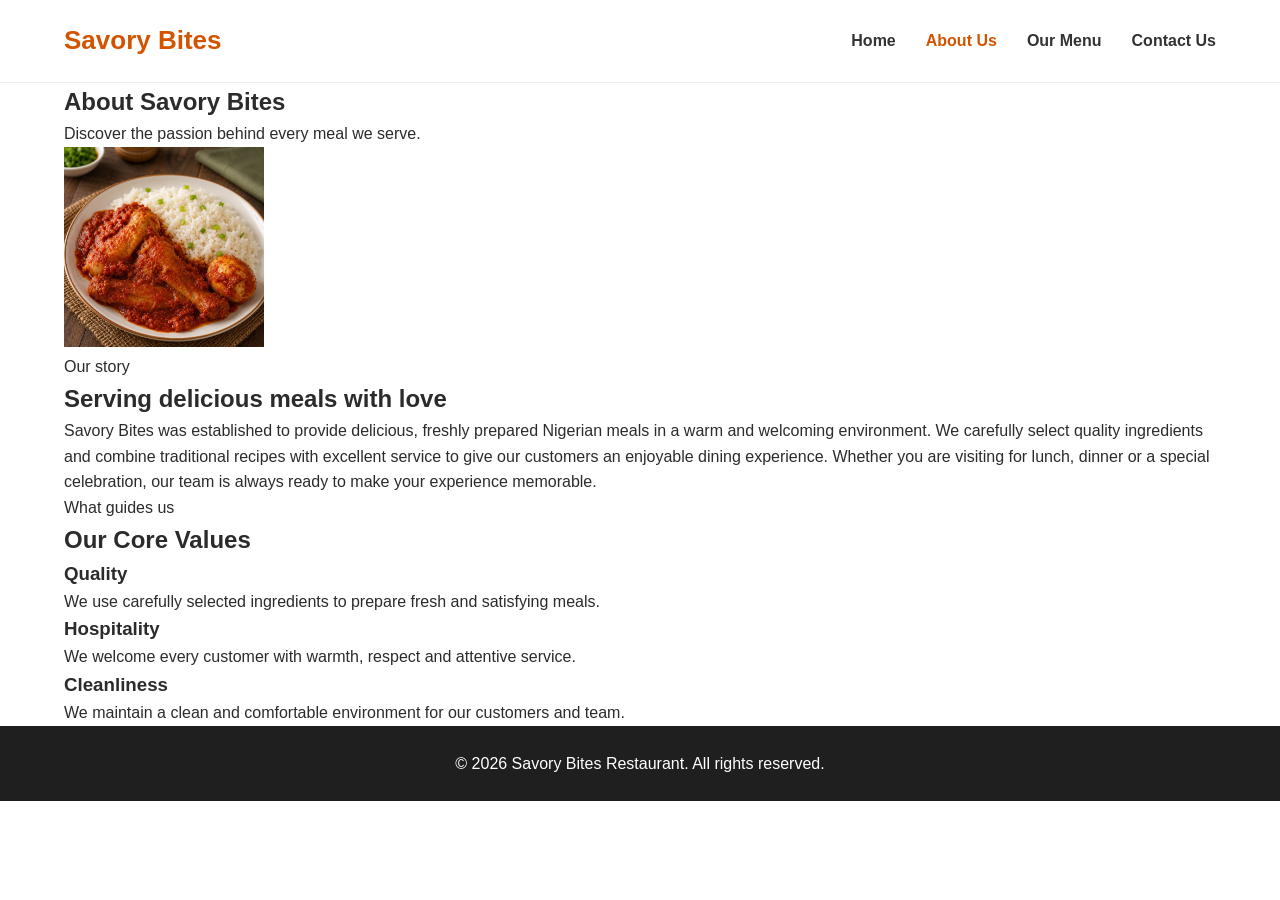
==== about.html @ bc0763bf "Add files via upload" ====
<!DOCTYPE html>
<html lang="en">
<head>
    <meta charset="UTF-8">
    <meta name="viewport" content="width=device-width, initial-scale=1.0">

    <title>Savory Bites Restaurant | About Us</title>

    <link rel="stylesheet" href="style.css">
</head>

<body>

    <header class="site-header">
        <div class="container navigation">
            <a href="index.html" class="logo">Savory Bites</a>

            <nav>
                <ul class="nav-links">
                    <li><a href="index.html">Home</a></li>
                    <li><a href="about.html" class="active">About Us</a></li>
                    <li><a href="menu.html">Our Menu</a></li>
                    <li><a href="contact.html">Contact Us</a></li>
                </ul>
            </nav>
        </div>
    </header>

    <main>

        <section class="page-banner">
            <div class="container">
                <h1>About Savory Bites</h1>
                <p>Discover the passion behind every meal we serve.</p>
            </div>
        </section>

        <section class="about-section">
            <div class="container about-layout">

                <div class="about-image">
                    <img
                        src="hero-food 2.jpg" height="200px"
                        alt="Inside Savory Bites Restaurant"
                    >
                </div>

                <div class="about-content">
                    <p class="section-label">Our story</p>

                    <h2>Serving delicious meals with love</h2>

                    <p>
                        Savory Bites was established to provide delicious,
                        freshly prepared Nigerian meals in a warm and welcoming
                        environment.
                    

                    
                        We carefully select quality ingredients and combine
                        traditional recipes with excellent service to give our
                        customers an enjoyable dining experience.
                    

                    
                        Whether you are visiting for lunch, dinner or a special
                        celebration, our team is always ready to make your
                        experience memorable.
                    </p>
                </div>

            </div>
        </section>

        <section class="values-section">
            <div class="container">
                <div class="section-heading">
                    <p class="section-label">What guides us</p>
                    <h2>Our Core Values</h2>
                </div>

                <div class="values-grid">

                    <article class="value-card">
                        <h3>Quality</h3>
                        <p>
                            We use carefully selected ingredients to prepare
                            fresh and satisfying meals.
                        </p>
                    </article>

                    <article class="value-card">
                        <h3>Hospitality</h3>
                        <p>
                            We welcome every customer with warmth, respect and
                            attentive service.
                        </p>
                    </article>

                    <article class="value-card">
                        <h3>Cleanliness</h3>
                        <p>
                            We maintain a clean and comfortable environment for
                            our customers and team.
                        </p>
                    </article>

                </div>
            </div>
        </section>

    </main>

    <footer class="site-footer">
        <div class="container">
            <p>&copy; 2026 Savory Bites Restaurant. All rights reserved.</p>
        </div>
    </footer>

</body>
</html>
---- style.css ----
* {
  margin: 0;
  padding: 0;
  box-sizing: border-box;
}

body {
  font-family: Arial, Helvetica, sans-serif;
  color: #2b2b2b;
  background-color: #ffffff;
  line-height: 1.6;
}

.container {
  width: 90%;
  max-width: 1200px;
  margin: 0 auto;
}

.site-header {
  background-color: #ffffff;
  border-bottom: 1px solid #eeeeee;
  padding: 20px 0;
}

.navigation {
  display: flex;
  justify-content: space-between;
  align-items: center;
}

.logo {
  color: #d35400;
  font-size: 26px;
  font-weight: bold;
  text-decoration: none;
}

.nav-links {
  display: flex;
  gap: 30px;
  list-style: none;
}

.nav-links a {
  color: #333333;
  font-size: 16px;
  font-weight: bold;
  text-decoration: none;
}
.nav-links a:hover {
  color: #d35400;
}

.nav-links a.active {
  color: #d35400;
}

.hero {
  min-height: 600px;
  background-size: cover;
  background-position: center;
  background-repeat: no-repeat;

  display: flex;
  align-items: center;

  animation-name: changeheroimage;
  animation-duration: 60s;
  animation-iteration-count: infinite;
}

@keyframes changeheroimage {
  0% {
    background-image:
      linear-gradient(rgba(0, 0, 0, 0.65), rgba(0, 0, 0, 0.65)),
      url("hero-food 1.jpg");
  }

  33% {
    background-image:
      linear-gradient(rgba(0, 0, 0, 0.65), rgba(0, 0, 0, 0.65)),
      url("hero-food 2.jpg");
  }

  66% {
    background-image:
      linear-gradient(rgba(0, 0, 0, 0.65), rgba(0, 0, 0, 0.65)),
      url("hero-food 3.jpg");
  }

  100% {
    background-image:
      linear-gradient(rgba(0, 0, 0, 0.65), rgba(0, 0, 0, 0.65)),
      url("hero-food 1.jpg");
  }
}

.hero-content {
  color: #ffffff;
  padding-top: 80px;
  padding-bottom: 80px;
}

.hero-label {
  color: #f39c12;
  font-size: 18px;
  font-weight: bold;
  text-transform: uppercase;
  letter-spacing: 2px;
  margin-bottom: 15px;
}

.hero h1 {
  max-width: 700px;
  font-size: 58px;
  line-height: 1.1;
  margin-bottom: 20px;
}

.hero-content > p:not(.hero-label) {
  max-width: 600px;
  font-size: 19px;
  margin-bottom: 30px;
}

.button {
  display: inline-block;
  background-color: #d35400;
  color: #ffffff;
  padding: 14px 30px;
  border-radius: 5px;
  font-size: 16px;
  font-weight: bold;
  text-decoration: none;
  transition: background-color 0.3s ease;
}

.button:hover {
  background-color: #f39c12;
}

.site-footer {
  background-color: #1f1f1f;
  color: #ffffff;
  padding: 25px 0;
  text-align: center;
}
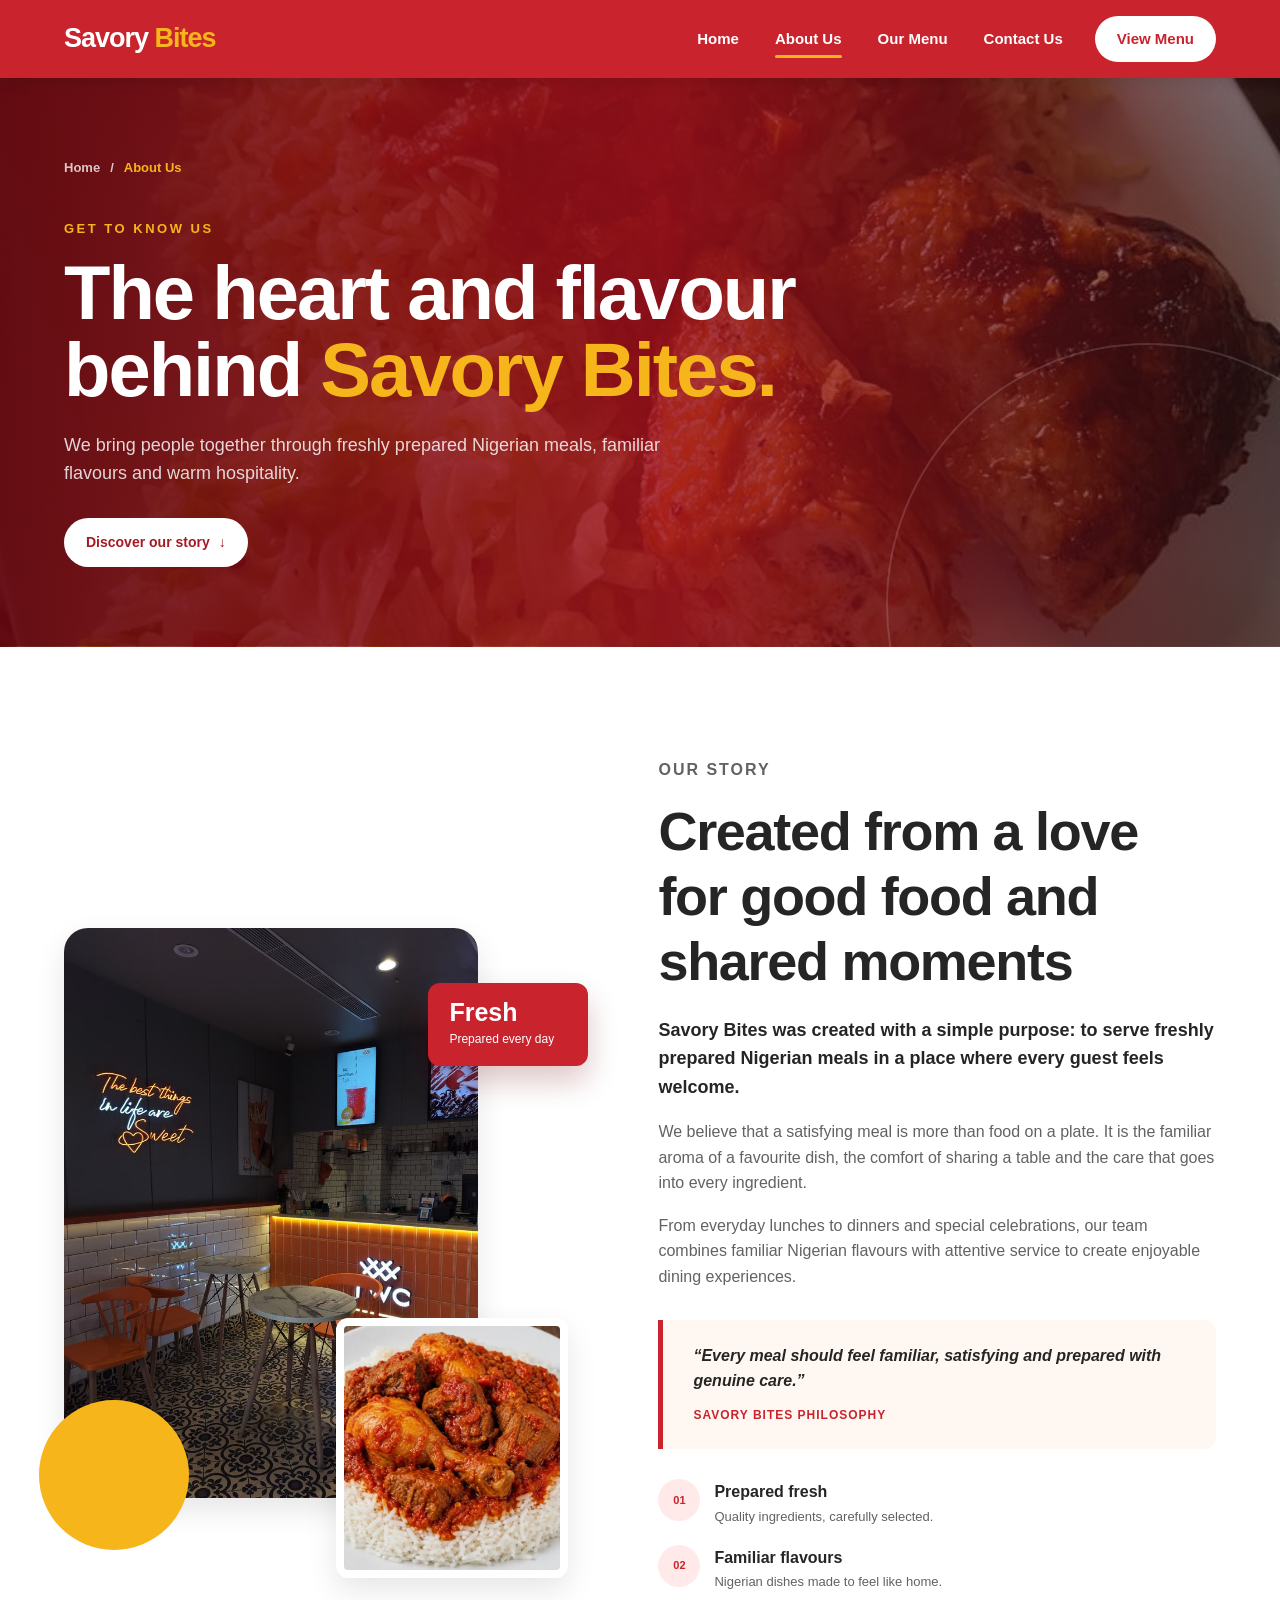
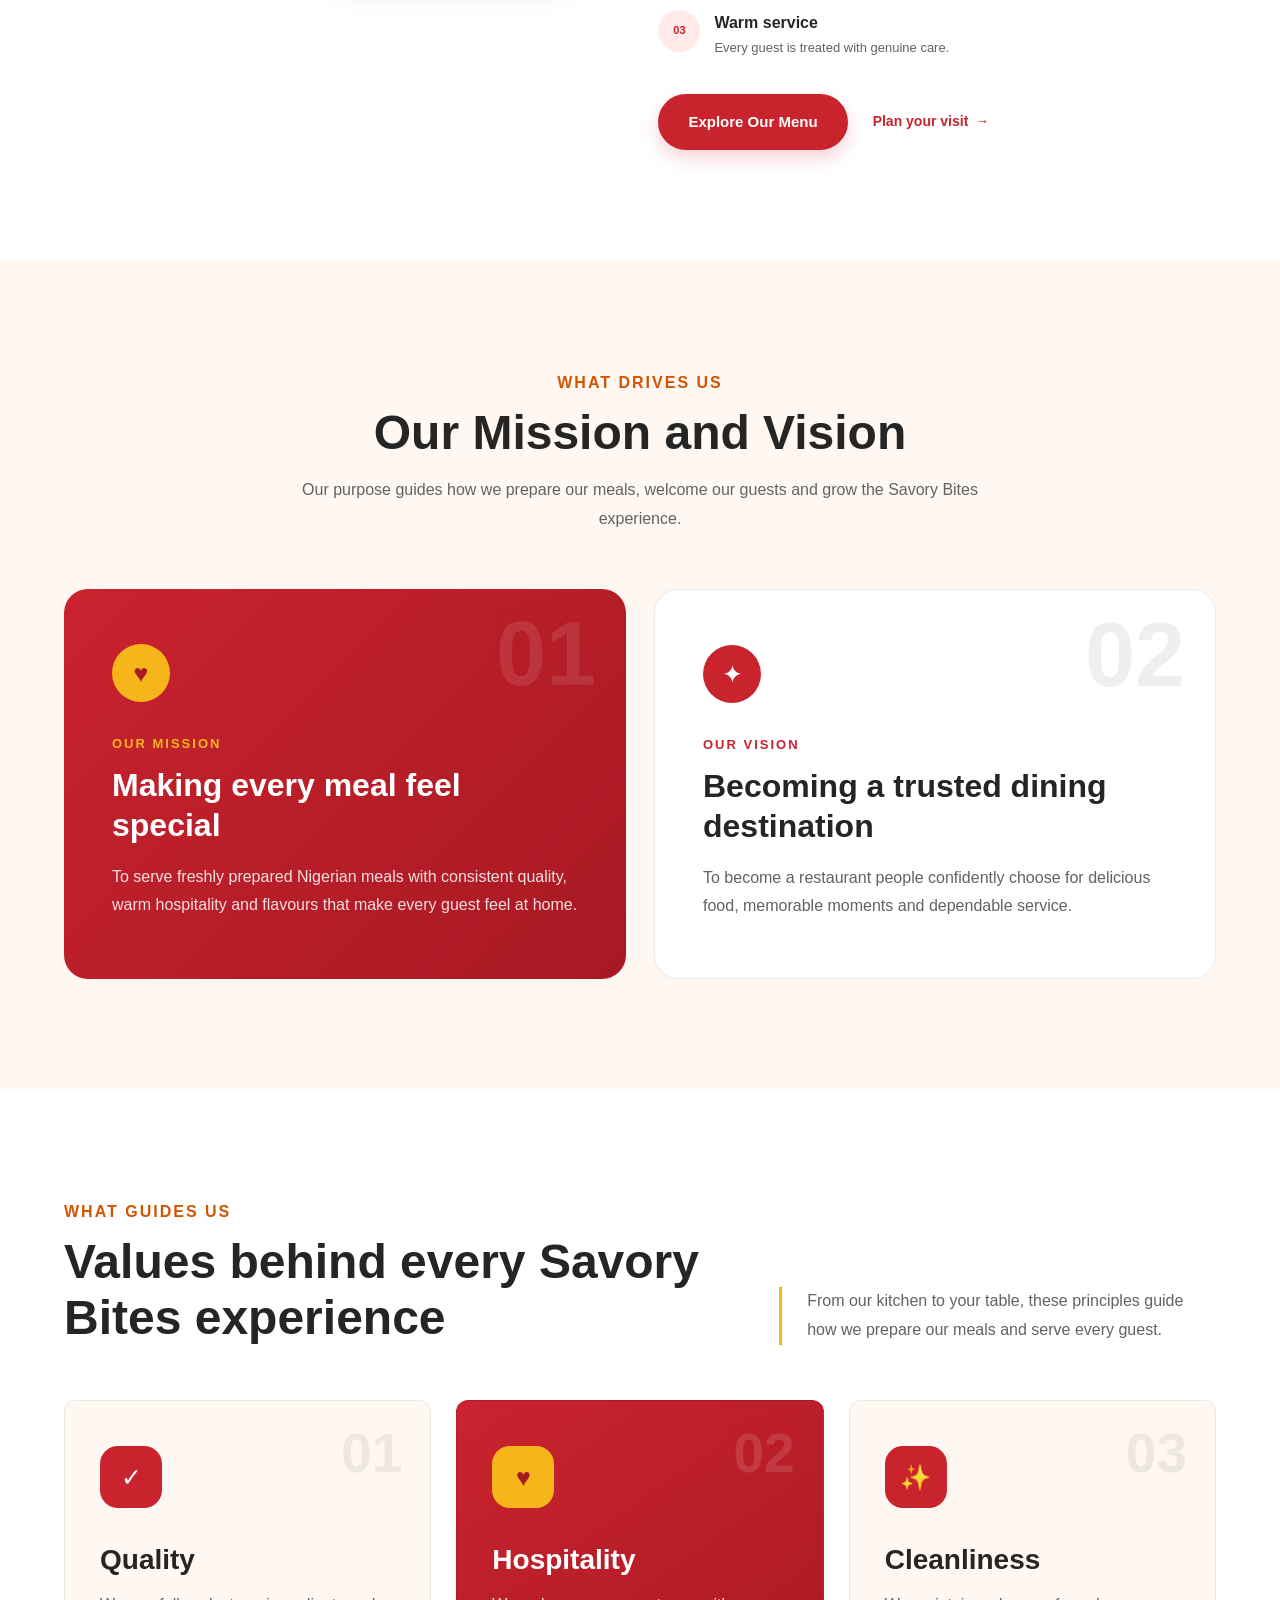
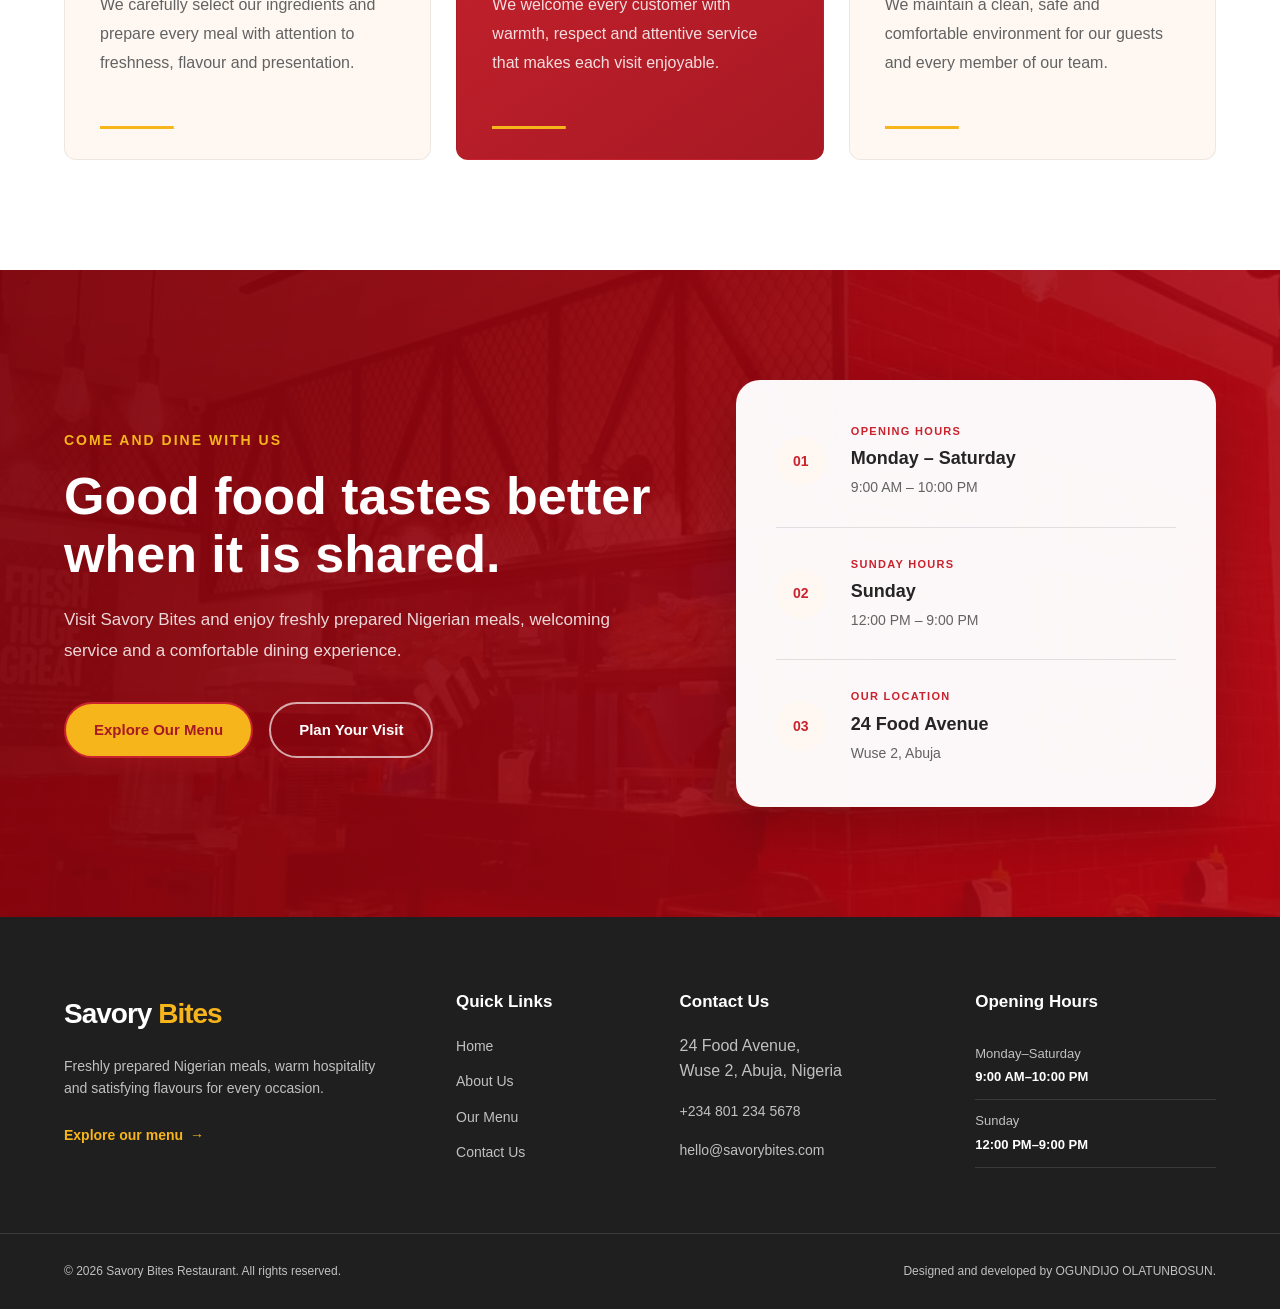
==== commit b904f727: "Add files via upload" ====
--- a/about.html
+++ b/about.html
@@ -1,121 +1,445 @@
-<!DOCTYPE html>
+<!doctype html>
 <html lang="en">
-<head>
-    <meta charset="UTF-8">
-    <meta name="viewport" content="width=device-width, initial-scale=1.0">
-
-    <title>Savory Bites Restaurant | About Us</title>
-
-    <link rel="stylesheet" href="style.css">
-</head>
-
-<body>
-
+  <head>
+    <meta charset="UTF-8" />
+
+    <meta name="viewport" content="width=device-width, initial-scale=1.0" />
+
+    <meta
+      name="description"
+      content="Learn about Savory Bites Restaurant, our passion for freshly prepared Nigerian meals, warm hospitality and memorable dining experiences."
+    />
+
+    <title>About Savory Bites | Nigerian Restaurant in Abuja</title>
+
+    <link rel="stylesheet" href="style.css" />
+
+    <link rel="icon" href="restaurant.jpg" type="image/jpeg" />
+  </head>
+
+  <body>
+    <a href="#main-content" class="skip-link"> Skip to main content </a>
+
+    <!-- Website header -->
     <header class="site-header">
-        <div class="container navigation">
-            <a href="index.html" class="logo">Savory Bites</a>
-
-            <nav>
-                <ul class="nav-links">
-                    <li><a href="index.html">Home</a></li>
-                    <li><a href="about.html" class="active">About Us</a></li>
-                    <li><a href="menu.html">Our Menu</a></li>
-                    <li><a href="contact.html">Contact Us</a></li>
-                </ul>
-            </nav>
-        </div>
+      <div class="container navigation">
+        <a href="index.html" class="logo" aria-label="Savory Bites home">
+          Savory <span>Bites</span>
+        </a>
+
+        <nav aria-label="Main navigation">
+          <ul class="nav-links">
+            <li>
+              <a href="index.html">Home</a>
+            </li>
+
+            <li>
+              <a href="about.html" class="active" aria-current="page">
+                About Us
+              </a>
+            </li>
+
+            <li>
+              <a href="menu.html">Our Menu</a>
+            </li>
+
+            <li>
+              <a href="contact.html">Contact Us</a>
+            </li>
+
+            <li>
+              <a href="menu.html" class="nav-button"> View Menu </a>
+            </li>
+          </ul>
+        </nav>
+      </div>
     </header>
 
-    <main>
-
-        <section class="page-banner">
-            <div class="container">
-                <h1>About Savory Bites</h1>
-                <p>Discover the passion behind every meal we serve.</p>
-            </div>
-        </section>
-
-        <section class="about-section">
-            <div class="container about-layout">
-
-                <div class="about-image">
-                    <img
-                        src="hero-food 2.jpg" height="200px"
-                        alt="Inside Savory Bites Restaurant"
-                    >
+    <main id="main-content">
+      
+      <!-- About page hero -->
+      <section class="about-hero">
+        <div class="container about-hero-content">
+          <nav class="breadcrumb" aria-label="Breadcrumb">
+            <ol>
+              <li>
+                <a href="index.html">Home</a>
+              </li>
+
+              <li aria-hidden="true">/</li>
+
+              <li aria-current="page">About Us</li>
+            </ol>
+          </nav>
+
+          <p class="about-hero-label">Get to know us</p>
+
+          <h1>
+            The heart and flavour behind
+            <span>Savory Bites.</span>
+          </h1>
+
+          <p class="about-hero-description">
+            We bring people together through freshly prepared Nigerian meals,
+            familiar flavours and warm hospitality.
+          </p>
+
+          <a href="#our-story" class="about-hero-link">
+            Discover our story
+            <span aria-hidden="true">&darr;</span>
+          </a>
+        </div>
+      </section>
+
+      
+      <!-- Our story section -->
+      <section class="story-section" id="our-story">
+        <div class="container story-layout">
+          <!-- Story photographs -->
+          <div class="story-visual">
+            <div class="story-main-image">
+              <img
+                src="about-restaurant.jpg"
+                alt="Comfortable interior of Savory Bites Restaurant"
+                loading="lazy"
+                decoding="async"
+              />
+            </div>
+
+            <div class="story-food-image">
+              <img
+                src="hero-food1.jpg"
+                alt="Freshly prepared Nigerian meal at Savory Bites"
+                loading="lazy"
+                decoding="async"
+              />
+            </div>
+
+            <div class="story-badge">
+              <strong>Fresh</strong>
+              <span>Prepared every day</span>
+            </div>
+
+            <div class="story-decoration" aria-hidden="true"></div>
+          </div>
+
+          <!-- Story content -->
+          <div class="story-content">
+            <p class="section-label">Our story</p>
+
+            <h2>Created from a love for good food and shared moments</h2>
+
+            <p class="story-introduction">
+              Savory Bites was created with a simple purpose: to serve freshly
+              prepared Nigerian meals in a place where every guest feels
+              welcome.
+            </p>
+
+            <p>
+              We believe that a satisfying meal is more than food on a plate. It
+              is the familiar aroma of a favourite dish, the comfort of sharing
+              a table and the care that goes into every ingredient.
+            </p>
+
+            <p>
+              From everyday lunches to dinners and special celebrations, our
+              team combines familiar Nigerian flavours with attentive service to
+              create enjoyable dining experiences.
+            </p>
+
+            <blockquote class="story-quote">
+              <p>
+                “Every meal should feel familiar, satisfying and prepared with
+                genuine care.”
+              </p>
+
+              <cite>Savory Bites philosophy</cite>
+            </blockquote>
+
+            <div class="story-promises">
+              <div class="story-promise">
+                <span aria-hidden="true">01</span>
+
+                <div>
+                  <strong>Prepared fresh</strong>
+                  <small>Quality ingredients, carefully selected.</small>
                 </div>
-
-                <div class="about-content">
-                    <p class="section-label">Our story</p>
-
-                    <h2>Serving delicious meals with love</h2>
-
-                    <p>
-                        Savory Bites was established to provide delicious,
-                        freshly prepared Nigerian meals in a warm and welcoming
-                        environment.
-                    
-
-                    
-                        We carefully select quality ingredients and combine
-                        traditional recipes with excellent service to give our
-                        customers an enjoyable dining experience.
-                    
-
-                    
-                        Whether you are visiting for lunch, dinner or a special
-                        celebration, our team is always ready to make your
-                        experience memorable.
-                    </p>
+              </div>
+
+              <div class="story-promise">
+                <span aria-hidden="true">02</span>
+
+                <div>
+                  <strong>Familiar flavours</strong>
+                  <small>Nigerian dishes made to feel like home.</small>
                 </div>
-
-            </div>
-        </section>
-
-        <section class="values-section">
-            <div class="container">
-                <div class="section-heading">
-                    <p class="section-label">What guides us</p>
-                    <h2>Our Core Values</h2>
+              </div>
+
+              <div class="story-promise">
+                <span aria-hidden="true">03</span>
+
+                <div>
+                  <strong>Warm service</strong>
+                  <small>Every guest is treated with genuine care.</small>
                 </div>
-
-                <div class="values-grid">
-
-                    <article class="value-card">
-                        <h3>Quality</h3>
-                        <p>
-                            We use carefully selected ingredients to prepare
-                            fresh and satisfying meals.
-                        </p>
-                    </article>
-
-                    <article class="value-card">
-                        <h3>Hospitality</h3>
-                        <p>
-                            We welcome every customer with warmth, respect and
-                            attentive service.
-                        </p>
-                    </article>
-
-                    <article class="value-card">
-                        <h3>Cleanliness</h3>
-                        <p>
-                            We maintain a clean and comfortable environment for
-                            our customers and team.
-                        </p>
-                    </article>
-
-                </div>
-            </div>
-        </section>
+              </div>
+            </div>
+
+            <div class="story-actions">
+              <a href="menu.html" class="button"> Explore Our Menu </a>
+
+              <a href="contact.html" class="text-link">
+                Plan your visit
+                <span aria-hidden="true">&rarr;</span>
+              </a>
+            </div>
+          </div>
+        </div>
+      </section>
+
+      <section class="mission-section">
+        <div class="container">
+          <div class="mission-heading">
+            <p class="section-label">What drives us</p>
+            <h2>Our Mission and Vision</h2>
+            <p>
+              Our purpose guides how we prepare our meals, welcome our guests
+              and grow the Savory Bites experience.
+            </p>
+          </div>
+
+          <div class="mission-grid">
+            <article class="mission-card mission-card-red">
+              <span class="mission-number" aria-hidden="true">01</span>
+
+              <div class="mission-icon" aria-hidden="true">♥</div>
+
+              <p class="mission-card-label">Our Mission</p>
+
+              <h3>Making every meal feel special</h3>
+
+              <p>
+                To serve freshly prepared Nigerian meals with consistent
+                quality, warm hospitality and flavours that make every guest
+                feel at home.
+              </p>
+            </article>
+
+            <article class="mission-card mission-card-light">
+              <span class="mission-number" aria-hidden="true">02</span>
+
+              <div class="mission-icon" aria-hidden="true">✦</div>
+
+              <p class="mission-card-label">Our Vision</p>
+
+              <h3>Becoming a trusted dining destination</h3>
+
+              <p>
+                To become a restaurant people confidently choose for delicious
+                food, memorable moments and dependable service.
+              </p>
+            </article>
+          </div>
+        </div>
+      </section>
+
+      <!-- Core values -->
+      <section class="values-section">
+        <div class="container">
+          <div class="values-heading">
+            <div>
+              <p class="section-label">What guides us</p>
+              <h2>Values behind every Savory Bites experience</h2>
+            </div>
+
+            <p class="values-heading-text">
+              From our kitchen to your table, these principles guide how we
+              prepare our meals and serve every guest.
+            </p>
+          </div>
+
+          <div class="values-grid">
+            <article class="value-card">
+              <span class="value-number" aria-hidden="true">01</span>
+
+              <div class="value-icon" aria-hidden="true">&#10003;</div>
+
+              <h3>Quality</h3>
+
+              <p>
+                We carefully select our ingredients and prepare every meal with
+                attention to freshness, flavour and presentation.
+              </p>
+
+              <span class="value-line" aria-hidden="true"></span>
+            </article>
+
+            <article class="value-card value-card-featured">
+              <span class="value-number" aria-hidden="true">02</span>
+
+              <div class="value-icon" aria-hidden="true">&#9829;</div>
+
+              <h3>Hospitality</h3>
+
+              <p>
+                We welcome every customer with warmth, respect and attentive
+                service that makes each visit enjoyable.
+              </p>
+
+              <span class="value-line" aria-hidden="true"></span>
+            </article>
+
+            <article class="value-card">
+              <span class="value-number" aria-hidden="true">03</span>
+
+              <div class="value-icon" aria-hidden="true">&#10024;</div>
+
+              <h3>Cleanliness</h3>
+
+              <p>
+                We maintain a clean, safe and comfortable environment for our
+                guests and every member of our team.
+              </p>
+
+              <span class="value-line" aria-hidden="true"></span>
+            </article>
+          </div>
+        </div>
+      </section>
+
+      <section class="about-cta">
+  <div class="container about-cta-container">
+    <div class="about-cta-content">
+      <p class="about-cta-label">Come and dine with us</p>
+
+      <h2>Good food tastes better when it is shared.</h2>
+
+      <p>
+        Visit Savory Bites and enjoy freshly prepared Nigerian meals,
+        welcoming service and a comfortable dining experience.
+      </p>
+
+      <div class="about-cta-actions">
+        <a href="menu.html" class="button button-yellow">
+          Explore Our Menu
+        </a>
+
+        <a href="contact.html" class="button button-outline-light">
+          Plan Your Visit
+        </a>
+      </div>
+    </div>
+
+    <div class="about-cta-details">
+      <div class="about-detail">
+        <span class="about-detail-number">01</span>
+
+        <div>
+          <small>Opening hours</small>
+          <strong>Monday – Saturday</strong>
+          <p>9:00 AM – 10:00 PM</p>
+        </div>
+      </div>
+
+      <div class="about-detail">
+        <span class="about-detail-number">02</span>
+
+        <div>
+          <small>Sunday hours</small>
+          <strong>Sunday</strong>
+          <p>12:00 PM – 9:00 PM</p>
+        </div>
+      </div>
+
+      <div class="about-detail">
+        <span class="about-detail-number">03</span>
+
+        <div>
+          <small>Our location</small>
+          <strong>24 Food Avenue</strong>
+          <p>Wuse 2, Abuja</p>
+        </div>
+      </div>
+    </div>
+  </div>
+</section>
+
 
     </main>
 
+    <!-- Website footer -->
     <footer class="site-footer">
-        <div class="container">
-            <p>&copy; 2026 Savory Bites Restaurant. All rights reserved.</p>
-        </div>
+      <div class="container footer-grid">
+        <div class="footer-brand">
+          <a href="index.html" class="footer-logo">
+            Savory <span>Bites</span>
+          </a>
+
+          <p>
+            Freshly prepared Nigerian meals, warm hospitality and satisfying
+            flavours for every occasion.
+          </p>
+
+          <a href="menu.html" class="footer-menu-link">
+            Explore our menu
+            <span aria-hidden="true">&rarr;</span>
+          </a>
+        </div>
+
+        <nav class="footer-column" aria-label="Footer navigation">
+          <h2>Quick Links</h2>
+
+          <ul class="footer-links">
+            <li><a href="index.html">Home</a></li>
+            <li><a href="about.html">About Us</a></li>
+            <li><a href="menu.html">Our Menu</a></li>
+            <li><a href="contact.html">Contact Us</a></li>
+          </ul>
+        </nav>
+
+        <div class="footer-column">
+          <h2>Contact Us</h2>
+
+          <address class="footer-contact">
+            <p>
+              24 Food Avenue,<br />
+              Wuse 2, Abuja, Nigeria
+            </p>
+
+            <p>
+              <a href="tel:+2348012345678"> +234 801 234 5678 </a>
+            </p>
+
+            <p>
+              <a href="mailto:hello@savorybites.com"> hello@savorybites.com </a>
+            </p>
+          </address>
+        </div>
+
+        <div class="footer-column">
+          <h2>Opening Hours</h2>
+
+          <div class="footer-hours">
+            <p>
+              <span>Monday–Saturday</span>
+              <strong>9:00 AM–10:00 PM</strong>
+            </p>
+
+            <p>
+              <span>Sunday</span>
+              <strong>12:00 PM–9:00 PM</strong>
+            </p>
+          </div>
+        </div>
+      </div>
+
+      <div class="footer-bottom">
+        <div class="container footer-bottom-content">
+          <p>&copy; 2026 Savory Bites Restaurant. All rights reserved.</p>
+
+          <p>Designed and developed by OGUNDIJO OLATUNBOSUN.</p>
+        </div>
+      </div>
     </footer>
-
-</body>
-</html>+  </body>
+</html>
--- a/style.css
+++ b/style.css
@@ -1,3 +1,28 @@
+:root {
+  --primary-color: #c9232e;
+  --primary-dark: #a71923;
+  --accent-color: #f6b51b;
+
+  --heading-color: #252525;
+  --text-color: #626262;
+
+  --white: #ffffff;
+  --light-background: #fff8f2;
+  --border-color: #e7e7e7;
+  --footer-color: #201f1f;
+
+  --small-radius: 6px;
+  --medium-radius: 12px;
+  --large-radius: 24px;
+
+  --section-spacing: 90px;
+  --shadow: 0 12px 30px rgba(0, 0, 0, 0.1);
+}
+
+html {
+  scroll-behavior: smooth;
+}
+
 * {
   margin: 0;
   padding: 0;
@@ -5,10 +30,50 @@
 }
 
 body {
-  font-family: Arial, Helvetica, sans-serif;
-  color: #2b2b2b;
-  background-color: #ffffff;
+  font-family: "Segoe UI", Arial, Helvetica, sans-serif;
+  color: var(--text-color);
+  background-color: var(--white);
   line-height: 1.6;
+}
+
+h1,
+h2,
+h3 {
+  color: var(--heading-color);
+  line-height: 1.2;
+}
+
+img {
+  max-width: 100%;
+}
+
+a {
+  transition:
+    color 0.25s ease,
+    background-color 0.25s ease,
+    border-color 0.25s ease,
+    transform 0.25s ease;
+}
+
+.skip-link {
+  position: fixed;
+  z-index: 1000;
+  top: 12px;
+  left: 12px;
+  padding: 10px 16px;
+  color: var(--white);
+  background-color: var(--primary-dark);
+  border-radius: var(--small-radius);
+  font-weight: 700;
+  text-decoration: none;
+  transform: translateY(-200%);
+}
+
+.skip-link:focus,
+.skip-link:focus-visible {
+  transform: translateY(0);
+  outline: 3px solid var(--accent-color);
+  outline-offset: 3px;
 }
 
 .container {
@@ -17,132 +82,4172 @@
   margin: 0 auto;
 }
 
+/* ========================================
+   HEADER AND NAVIGATION
+======================================== */
+
 .site-header {
-  background-color: #ffffff;
-  border-bottom: 1px solid #eeeeee;
-  padding: 20px 0;
+  position: relative;
+  z-index: 100;
+  background-color: var(--primary-color);
+  box-shadow: 0 3px 16px rgba(0, 0, 0, 0.12);
 }
 
 .navigation {
+  min-height: 78px;
   display: flex;
   justify-content: space-between;
   align-items: center;
+  gap: 35px;
 }
 
 .logo {
-  color: #d35400;
-  font-size: 26px;
-  font-weight: bold;
+  color: var(--white);
+  font-size: 27px;
+  font-weight: 800;
+  letter-spacing: -1px;
   text-decoration: none;
+  white-space: nowrap;
+}
+
+.logo span {
+  color: var(--accent-color);
 }
 
 .nav-links {
   display: flex;
+  align-items: center;
+  gap: 8px;
+  list-style: none;
+}
+
+.nav-links a {
+  position: relative;
+  display: block;
+  color: var(--white);
+  padding: 10px 14px;
+  font-size: 15px;
+  font-weight: 600;
+  text-decoration: none;
+  border-radius: var(--small-radius);
+}
+
+.nav-links a:not(.nav-button):hover {
+  color: var(--accent-color);
+}
+
+.nav-links a.active {
+  color: var(--white);
+}
+
+.nav-links a.active::after {
+  content: "";
+  position: absolute;
+  right: 14px;
+  bottom: 3px;
+  left: 14px;
+  height: 3px;
+  background-color: var(--accent-color);
+  border-radius: 10px;
+}
+
+.nav-links .nav-button {
+  margin-left: 10px;
+  padding: 11px 22px;
+  color: var(--primary-color);
+  background-color: var(--white);
+  border-radius: 999px;
+}
+
+.nav-links .nav-button:hover {
+  color: var(--primary-dark);
+  background-color: var(--accent-color);
+  transform: translateY(-2px);
+}
+
+/* Visible keyboard navigation */
+.logo:focus-visible,
+.nav-links a:focus-visible,
+.button:focus-visible {
+  outline: 3px solid var(--accent-color);
+  outline-offset: 4px;
+}
+
+/* ========================================
+   HOME PAGE HERO
+======================================== */
+
+.hero {
+  position: relative;
+  min-height: 720px;
+  display: flex;
+  align-items: center;
+  overflow: hidden;
+  background: radial-gradient(
+    circle at center,
+    #ffffff 0%,
+    var(--light-background) 70%,
+    #fff0e5 100%
+  );
+}
+
+/* Decorative food photographs */
+.hero-food {
+  position: absolute;
+  z-index: 1;
+  width: 390px;
+  height: 520px;
+  background-size: cover;
+  background-position: center;
+  border: 12px solid var(--white);
+  box-shadow: var(--shadow);
+}
+
+.hero-food-left {
+  left: -165px;
+  bottom: -80px;
+  background-image: url("hero-food1.jpg");
+  border-radius: 48% 52% 40% 60%;
+  transform: rotate(8deg);
+}
+
+.hero-food-right {
+  top: -80px;
+  right: -165px;
+  background-image: url("hero-food2.jpg");
+  border-radius: 55% 45% 60% 40%;
+  transform: rotate(-8deg);
+}
+
+/* Keeps the words above the food photographs */
+.hero-content {
+  position: relative;
+  z-index: 2;
+  max-width: 850px;
+  padding-top: 90px;
+  padding-bottom: 90px;
+  text-align: center;
+}
+
+.hero-label {
+  display: inline-block;
+  margin-bottom: 16px;
+  color: var(--primary-color);
+  font-size: 14px;
+  font-weight: 800;
+  text-transform: uppercase;
+  letter-spacing: 2.5px;
+}
+
+.hero h1 {
+  max-width: 780px;
+  margin: 0 auto 22px;
+  color: var(--heading-color);
+  font-size: clamp(44px, 5vw, 72px);
+  line-height: 1.05;
+  letter-spacing: -2px;
+}
+
+.hero h1 span {
+  color: var(--primary-color);
+}
+
+.hero-description {
+  max-width: 620px;
+  margin: 0 auto 32px;
+  color: var(--text-color);
+  font-size: 18px;
+}
+
+/* Hero buttons */
+.hero-actions {
+  display: flex;
+  justify-content: center;
+  align-items: center;
+  gap: 16px;
+  margin-bottom: 48px;
+}
+
+.button {
+  display: inline-block;
+  padding: 14px 28px;
+  color: var(--white);
+  background-color: var(--primary-color);
+  border: 2px solid var(--primary-color);
+  border-radius: 999px;
+  font-size: 15px;
+  font-weight: 700;
+  text-decoration: none;
+  box-shadow: 0 8px 18px rgba(201, 35, 46, 0.2);
+}
+
+.button:hover {
+  color: var(--white);
+  background-color: var(--primary-dark);
+  border-color: var(--primary-dark);
+  transform: translateY(-2px);
+}
+
+.secondary-button {
+  display: inline-block;
+  padding: 14px 28px;
+  color: var(--primary-color);
+  background-color: transparent;
+  border: 2px solid var(--primary-color);
+  border-radius: 999px;
+  font-size: 15px;
+  font-weight: 700;
+  text-decoration: none;
+}
+
+.secondary-button:hover {
+  color: var(--white);
+  background-color: var(--primary-color);
+  transform: translateY(-2px);
+}
+
+/* Pickup and delivery cards */
+.service-options {
+  max-width: 760px;
+  margin: 0 auto;
+  display: grid;
+  grid-template-columns: repeat(2, 1fr);
+  gap: 18px;
+}
+
+.service-card {
+  display: flex;
+  align-items: center;
+  gap: 15px;
+  min-height: 120px;
+  padding: 22px;
+  color: var(--heading-color);
+  background-color: rgba(255, 255, 255, 0.94);
+  border: 2px solid var(--primary-color);
+  border-radius: var(--medium-radius);
+  text-align: left;
+  text-decoration: none;
+  box-shadow: 0 8px 24px rgba(0, 0, 0, 0.07);
+}
+
+.service-number {
+  display: grid;
+  flex-shrink: 0;
+  width: 46px;
+  height: 46px;
+  place-items: center;
+  color: var(--primary-color);
+  background-color: #ffe9e9;
+  border-radius: 50%;
+  font-size: 14px;
+  font-weight: 800;
+}
+
+.service-text {
+  display: flex;
+  flex: 1;
+  flex-direction: column;
+}
+
+.service-text strong {
+  color: var(--heading-color);
+  font-size: 19px;
+}
+
+.service-text small {
+  margin-top: 3px;
+  color: var(--text-color);
+  font-size: 13px;
+  line-height: 1.4;
+}
+
+.service-arrow {
+  color: var(--primary-color);
+  font-size: 25px;
+  font-weight: bold;
+}
+
+.service-card:hover {
+  background-color: var(--primary-color);
+  transform: translateY(-5px);
+}
+
+.service-card:hover .service-number {
+  color: var(--primary-color);
+  background-color: var(--white);
+}
+
+.service-card:hover strong,
+.service-card:hover small,
+.service-card:hover .service-arrow {
+  color: var(--white);
+}
+
+/* ========================================
+   WEBSITE FOOTER
+======================================== */
+
+.site-footer {
+  color: rgba(255, 255, 255, 0.72);
+  background-color: var(--footer-color);
+}
+
+.footer-grid {
+  display: grid;
+  grid-template-columns: 1.4fr 0.7fr 1fr 1fr;
+  gap: 55px;
+  padding-top: 75px;
+  padding-bottom: 65px;
+}
+
+/* Footer brand */
+.footer-logo {
+  display: inline-block;
+  margin-bottom: 18px;
+  color: var(--white);
+  font-size: 28px;
+  font-weight: 900;
+  letter-spacing: -1px;
+  text-decoration: none;
+}
+
+.footer-logo span {
+  color: var(--accent-color);
+}
+
+.footer-brand > p {
+  max-width: 330px;
+  margin-bottom: 22px;
+  font-size: 14px;
+}
+
+.footer-menu-link {
+  display: inline-flex;
+  align-items: center;
+  gap: 7px;
+  color: var(--accent-color);
+  font-size: 14px;
+  font-weight: 800;
+  text-decoration: none;
+}
+
+.footer-menu-link:hover {
+  color: var(--white);
+  gap: 11px;
+}
+
+/* Footer columns */
+.footer-column h2 {
+  margin-bottom: 20px;
+  color: var(--white);
+  font-size: 17px;
+}
+
+.footer-links {
+  list-style: none;
+}
+
+.footer-links li:not(:last-child) {
+  margin-bottom: 10px;
+}
+
+.footer-links a,
+.footer-contact a {
+  color: rgba(255, 255, 255, 0.72);
+  font-size: 14px;
+  text-decoration: none;
+}
+
+.footer-links a:hover,
+.footer-contact a:hover {
+  color: var(--accent-color);
+}
+
+/* Contact information */
+.footer-contact {
+  font-style: normal;
+}
+
+.footer-contact p:not(:last-child) {
+  margin-bottom: 14px;
+}
+
+/* Opening hours */
+.footer-hours p {
+  padding: 11px 0;
+  border-bottom: 1px solid rgba(255, 255, 255, 0.12);
+}
+
+.footer-hours span,
+.footer-hours strong {
+  display: block;
+}
+
+.footer-hours span {
+  margin-bottom: 3px;
+  font-size: 13px;
+}
+
+.footer-hours strong {
+  color: var(--white);
+  font-size: 13px;
+}
+
+/* Footer bottom */
+.footer-bottom {
+  border-top: 1px solid rgba(255, 255, 255, 0.12);
+}
+
+.footer-bottom-content {
+  min-height: 75px;
+  display: flex;
+  justify-content: space-between;
+  align-items: center;
+  gap: 25px;
+}
+
+.footer-bottom p {
+  font-size: 12px;
+}
+
+/* Footer keyboard focus */
+.footer-logo:focus-visible,
+.footer-links a:focus-visible,
+.footer-contact a:focus-visible,
+.footer-menu-link:focus-visible {
+  outline: 3px solid var(--accent-color);
+  outline-offset: 4px;
+}
+
+.page-banner {
+  background-color: #2b2b2b;
+  color: #ffffff;
+  padding: 80px 0;
+  text-align: center;
+}
+
+.page-banner h1 {
+  font-size: 46px;
+  margin-bottom: 10px;
+}
+
+.page-banner p {
+  color: #dddddd;
+  font-size: 18px;
+}
+
+.about-section {
+  padding: 90px 0;
+}
+
+.about-layout {
+  display: flex;
+  align-items: center;
+  gap: 60px;
+}
+
+.about-image,
+.about-content {
+  width: 50%;
+}
+
+.about-image img {
+  display: block;
+  width: 100%;
+  height: 450px;
+  object-fit: cover;
+  border-radius: 10px;
+}
+
+.section-label {
+  color: #d35400;
+  font-weight: bold;
+  text-transform: uppercase;
+  letter-spacing: 2px;
+  margin-bottom: 10px;
+}
+
+.about-content h2 {
+  font-size: 40px;
+  line-height: 1.2;
+  margin-bottom: 20px;
+}
+
+.about-content p {
+  margin-bottom: 18px;
+}
+
+/* CORE VALUES */
+
+.values-section {
+  padding: 110px 0;
+  background-color: var(--white);
+}
+
+.values-heading {
+  display: grid;
+  grid-template-columns: 1.2fr 0.8fr;
+  align-items: end;
+  gap: 60px;
+  margin-bottom: 55px;
+}
+
+.values-heading h2 {
+  max-width: 700px;
+  margin-top: 8px;
+  font-size: 48px;
+  line-height: 1.15;
+  color: var(--heading-color);
+}
+
+.values-heading-text {
+  max-width: 480px;
+  padding-left: 25px;
+  border-left: 3px solid var(--accent-color);
+  color: var(--text-color);
+  line-height: 1.8;
+}
+
+.values-grid {
+  display: grid;
+  grid-template-columns: repeat(3, 1fr);
+  gap: 25px;
+}
+
+.value-card {
+  position: relative;
+  min-height: 360px;
+  padding: 45px 35px;
+  overflow: hidden;
+  background-color: var(--light-background);
+  border: 1px solid rgba(0, 0, 0, 0.07);
+  border-radius: var(--medium-radius);
+  transition:
+    transform 0.3s ease,
+    box-shadow 0.3s ease;
+}
+
+.value-card:hover {
+  transform: translateY(-8px);
+  box-shadow: var(--box-shadow);
+}
+
+.value-card-featured {
+  color: var(--white);
+  background: linear-gradient(
+    145deg,
+    var(--primary-color),
+    var(--primary-dark)
+  );
+  border-color: transparent;
+}
+
+.value-number {
+  position: absolute;
+  top: 25px;
+  right: 28px;
+  color: var(--heading-color);
+  font-size: 55px;
+  font-weight: 800;
+  line-height: 1;
+  opacity: 0.08;
+}
+
+.value-card-featured .value-number {
+  color: var(--white);
+  opacity: 0.12;
+}
+
+.value-icon {
+  display: grid;
+  width: 62px;
+  height: 62px;
+  margin-bottom: 35px;
+  place-items: center;
+  color: var(--white);
+  background-color: var(--primary-color);
+  border-radius: 18px;
+  font-size: 25px;
+}
+
+.value-card-featured .value-icon {
+  color: var(--primary-dark);
+  background-color: var(--accent-color);
+}
+
+.value-card h3 {
+  margin-bottom: 15px;
+  color: var(--heading-color);
+  font-size: 28px;
+}
+
+.value-card-featured h3 {
+  color: var(--white);
+}
+
+.value-card p {
+  color: var(--text-color);
+  line-height: 1.8;
+}
+
+.value-card-featured p {
+  color: rgba(255, 255, 255, 0.85);
+}
+
+.value-line {
+  position: absolute;
+  right: 35px;
+  bottom: 30px;
+  left: 35px;
+  height: 3px;
+  background-color: var(--accent-color);
+  transform: scaleX(0.25);
+  transform-origin: left;
+  transition: transform 0.3s ease;
+}
+
+.value-card:hover .value-line {
+  transform: scaleX(1);
+}
+
+
+.section-heading {
+  text-align: center;
+  margin-bottom: 40px;
+}
+
+.section-heading h2 {
+  font-size: 38px;
+}
+
+
+
+/* Menu section */
+
+.section-description {
+  max-width: 600px;
+  margin: 12px auto 0;
+  color: #666666;
+}
+
+/* MENU MEALS SECTION */
+
+.menu-section {
+  padding: 110px 0;
+  background-color: var(--light-background);
+  scroll-margin-top: 90px;
+}
+
+.menu-section-heading {
+  display: grid;
+  grid-template-columns: 1.1fr 0.9fr;
+  align-items: end;
+  gap: 70px;
+  margin-bottom: 55px;
+}
+
+.menu-section-heading h2 {
+  margin-top: 8px;
+  color: var(--heading-color);
+  font-size: 48px;
+  line-height: 1.15;
+}
+
+.menu-section-description {
+  max-width: 520px;
+  padding-left: 25px;
+  color: var(--text-color);
+  border-left: 3px solid var(--accent-color);
+  line-height: 1.8;
+}
+
+.menu-grid {
+  display: grid;
+  grid-template-columns: repeat(3, 1fr);
+  gap: 28px;
+}
+
+.menu-card {
+  overflow: hidden;
+  background-color: var(--white);
+  border: 1px solid rgba(0, 0, 0, 0.07);
+  border-radius: var(--medium-radius);
+  box-shadow: 0 12px 35px rgba(40, 20, 20, 0.07);
+  transition:
+    transform 0.3s ease,
+    box-shadow 0.3s ease;
+}
+
+.menu-card:hover {
+  transform: translateY(-8px);
+  box-shadow: 0 22px 45px rgba(40, 20, 20, 0.14);
+}
+
+.menu-card-image {
+  position: relative;
+  height: 270px;
+  overflow: hidden;
+}
+
+.menu-card-image img {
+  width: 100%;
+  height: 100%;
+  object-fit: cover;
+  transition: transform 0.5s ease;
+}
+
+.menu-card:hover .menu-card-image img {
+  transform: scale(1.06);
+}
+
+.meal-badge {
+  position: absolute;
+  top: 18px;
+  left: 18px;
+  padding: 8px 13px;
+  color: var(--white);
+  background-color: var(--primary-color);
+  border-radius: 50px;
+  font-size: 11px;
+  font-weight: 800;
+  letter-spacing: 0.8px;
+  text-transform: uppercase;
+}
+
+.meal-badge-yellow {
+  color: var(--primary-dark);
+  background-color: var(--accent-color);
+}
+
+.menu-card-content {
+  padding: 30px;
+}
+
+.meal-category {
+  margin-bottom: 10px;
+  color: var(--primary-color);
+  font-size: 12px;
+  font-weight: 800;
+  letter-spacing: 1.4px;
+  text-transform: uppercase;
+}
+
+.meal-heading {
+  display: flex;
+  align-items: flex-start;
+  justify-content: space-between;
+  gap: 18px;
+  margin-bottom: 15px;
+}
+
+.meal-heading h3 {
+  color: var(--heading-color);
+  font-size: 24px;
+  line-height: 1.25;
+}
+
+.price {
+  flex-shrink: 0;
+  padding: 6px 10px;
+  color: var(--primary-color);
+  background-color: rgba(177, 8, 19, 0.08);
+  border-radius: 6px;
+  font-size: 15px;
+  font-weight: 800;
+}
+
+.menu-card-content > p:not(.meal-category) {
+  min-height: 84px;
+  color: var(--text-color);
+  line-height: 1.7;
+}
+
+.meal-link {
+  display: inline-flex;
+  align-items: center;
+  gap: 9px;
+  margin-top: 20px;
+  color: var(--primary-color);
+  font-size: 14px;
+  font-weight: 800;
+}
+
+.meal-link span {
+  transition: transform 0.3s ease;
+}
+
+.meal-link:hover {
+  color: var(--primary-dark);
+}
+
+.meal-link:hover span {
+  transform: translateX(5px);
+}
+ 
+
+/* CONTACT INFORMATION AND FORM */
+
+.contact-section {
+  padding: 110px 0;
+  background-color: var(--light-background);
+  scroll-margin-top: 90px;
+}
+
+.contact-section-heading {
+  display: grid;
+  grid-template-columns: 1.1fr 0.9fr;
+  align-items: end;
+  gap: 70px;
+  margin-bottom: 55px;
+}
+
+.contact-section-heading h2 {
+  max-width: 680px;
+  margin-top: 8px;
+  color: var(--heading-color);
+  font-size: 48px;
+  line-height: 1.15;
+}
+
+.contact-section-heading > p {
+  max-width: 520px;
+  padding-left: 25px;
+  color: var(--text-color);
+  border-left: 3px solid var(--accent-color);
+  line-height: 1.8;
+}
+
+.contact-layout {
+  display: grid;
+  grid-template-columns: 0.85fr 1.15fr;
+  align-items: start;
+  gap: 35px;
+}
+
+.contact-information {
+  display: grid;
+  gap: 18px;
+}
+
+.contact-item {
+  display: grid;
+  grid-template-columns: 52px 1fr;
+  gap: 20px;
+  padding: 28px;
+  background-color: var(--white);
+  border: 1px solid rgba(0, 0, 0, 0.07);
+  border-radius: var(--medium-radius);
+  transition:
+    transform 0.3s ease,
+    box-shadow 0.3s ease;
+}
+
+.contact-item:hover {
+  transform: translateX(7px);
+  box-shadow: 0 14px 35px rgba(40, 20, 20, 0.09);
+}
+
+.contact-item-number {
+  display: grid;
+  width: 48px;
+  height: 48px;
+  place-items: center;
+  color: var(--white);
+  background-color: var(--primary-color);
+  border-radius: 50%;
+  font-size: 12px;
+  font-weight: 800;
+}
+
+.contact-item-label {
+  margin-bottom: 4px;
+  color: var(--primary-color);
+  font-size: 10px;
+  font-weight: 800;
+  letter-spacing: 1.2px;
+  text-transform: uppercase;
+}
+
+.contact-item h3 {
+  margin-bottom: 8px;
+  color: var(--heading-color);
+  font-size: 21px;
+}
+
+.contact-item p,
+.contact-item address {
+  color: var(--text-color);
+  font-style: normal;
+  line-height: 1.7;
+}
+
+.contact-item a {
+  color: var(--text-color);
+  font-weight: 700;
+}
+
+.contact-item a:hover {
+  color: var(--primary-color);
+}
+
+.contact-hours p {
+  display: flex;
+  justify-content: space-between;
+  gap: 20px;
+}
+
+.contact-hours p + p {
+  margin-top: 7px;
+}
+
+.contact-hours strong {
+  color: var(--heading-color);
+  font-size: 13px;
+}
+
+.contact-form-wrapper {
+  padding: 48px;
+  background-color: var(--white);
+  border-top: 6px solid var(--primary-color);
+  border-radius: var(--large-radius);
+  box-shadow: 0 20px 50px rgba(40, 20, 20, 0.1);
+}
+
+.contact-form-heading {
+  margin-bottom: 32px;
+}
+
+.contact-form-label {
+  margin-bottom: 7px;
+  color: var(--primary-color);
+  font-size: 12px;
+  font-weight: 800;
+  letter-spacing: 1.5px;
+  text-transform: uppercase;
+}
+
+.contact-form-heading h2 {
+  margin-bottom: 12px;
+  color: var(--heading-color);
+  font-size: 36px;
+}
+
+.contact-form-heading > p:last-child {
+  color: var(--text-color);
+  line-height: 1.7;
+}
+
+.contact-form {
+  display: grid;
+  gap: 22px;
+}
+
+.form-row {
+  display: grid;
+  grid-template-columns: repeat(2, 1fr);
+  gap: 18px;
+}
+
+.form-group {
+  display: grid;
+  gap: 9px;
+}
+
+.form-group label {
+  color: var(--heading-color);
+  font-size: 14px;
+  font-weight: 700;
+}
+
+.form-group input,
+.form-group select,
+.form-group textarea {
+  width: 100%;
+  padding: 15px 16px;
+  color: var(--heading-color);
+  background-color: var(--light-background);
+  border: 1px solid rgba(0, 0, 0, 0.13);
+  border-radius: var(--small-radius);
+  font: inherit;
+  outline: none;
+  transition:
+    border-color 0.3s ease,
+    box-shadow 0.3s ease;
+}
+
+.form-group textarea {
+  resize: vertical;
+  min-height: 145px;
+}
+
+.form-group input:focus,
+.form-group select:focus,
+.form-group textarea:focus {
+  border-color: var(--primary-color);
+  box-shadow: 0 0 0 4px rgba(177, 8, 19, 0.1);
+}
+
+.form-button {
+  justify-self: start;
+  border: 0;
+  cursor: pointer;
+}
+
+.form-button span {
+  margin-left: 7px;
+}
+
+.form-notice {
+  color: var(--text-color);
+  font-size: 12px;
+  line-height: 1.6;
+}
+
+/* ========================================
+   POPULAR MEALS
+======================================== */
+
+.popular-meals {
+  padding: var(--section-spacing) 0;
+  background-color: var(--white);
+}
+
+.popular-meals .section-heading {
+  max-width: 700px;
+  margin: 0 auto 48px;
+  text-align: center;
+}
+
+.popular-meals .section-heading h2 {
+  margin-bottom: 14px;
+  color: var(--heading-color);
+  font-size: clamp(34px, 4vw, 48px);
+}
+
+.popular-meals .section-description {
+  color: var(--text-color);
+}
+
+.featured-meals-grid {
+  display: grid;
+  grid-template-columns: repeat(3, 1fr);
+  gap: 28px;
+}
+
+.featured-meal-card {
+  overflow: hidden;
+  background-color: var(--white);
+  border: 1px solid var(--border-color);
+  border-radius: var(--medium-radius);
+  box-shadow: 0 8px 24px rgba(0, 0, 0, 0.06);
+  transition:
+    transform 0.3s ease,
+    box-shadow 0.3s ease;
+}
+
+.featured-meal-card:hover {
+  transform: translateY(-8px);
+  box-shadow: var(--shadow);
+}
+
+/* Image area */
+.featured-meal-image {
+  position: relative;
+  overflow: hidden;
+}
+
+.featured-meal-image img {
+  display: block;
+  width: 100%;
+  height: 270px;
+  object-fit: cover;
+  transition: transform 0.5s ease;
+}
+
+.featured-meal-card:hover .featured-meal-image img {
+  transform: scale(1.06);
+}
+
+/* Label displayed over the picture */
+.meal-badge {
+  position: absolute;
+  top: 18px;
+  left: 18px;
+  padding: 7px 13px;
+  color: var(--primary-color);
+  background-color: var(--white);
+  border-radius: 999px;
+  font-size: 12px;
+  font-weight: 800;
+  box-shadow: 0 5px 14px rgba(0, 0, 0, 0.12);
+}
+
+/* Card content */
+.featured-meal-content {
+  padding: 24px;
+}
+
+.featured-meal-heading {
+  display: flex;
+  justify-content: space-between;
+  align-items: flex-start;
+  gap: 14px;
+  margin-bottom: 12px;
+}
+
+.featured-meal-heading h3 {
+  color: var(--heading-color);
+  font-size: 21px;
+}
+
+.featured-meal-heading > span {
+  flex-shrink: 0;
+  color: var(--primary-color);
+  font-size: 17px;
+  font-weight: 800;
+}
+
+.featured-meal-content p {
+  margin-bottom: 18px;
+  color: var(--text-color);
+  font-size: 14px;
+}
+
+.meal-link {
+  display: inline-flex;
+  align-items: center;
+  gap: 7px;
+  color: var(--primary-color);
+  font-size: 14px;
+  font-weight: 800;
+  text-decoration: none;
+}
+
+.meal-link:hover {
+  color: var(--primary-dark);
+  gap: 11px;
+}
+
+.popular-meals-action {
+  margin-top: 45px;
+  text-align: center;
+}
+
+/* ========================================
+   HOW IT WORKS
+======================================== */
+
+.how-it-works {
+  padding: var(--section-spacing) 0;
+  background-color: var(--light-background);
+}
+
+.how-it-works .section-heading {
+  max-width: 680px;
+  margin: 0 auto 55px;
+  text-align: center;
+}
+
+.how-it-works .section-heading h2 {
+  margin-bottom: 14px;
+  color: var(--heading-color);
+  font-size: clamp(34px, 4vw, 48px);
+}
+
+/* Three-step layout */
+.steps-grid {
+  position: relative;
+  display: grid;
+  grid-template-columns: repeat(3, 1fr);
   gap: 30px;
   list-style: none;
 }
 
-.nav-links a {
-  color: #333333;
+/* Connecting line behind the cards */
+.steps-grid::before {
+  content: "";
+  position: absolute;
+  top: 76px;
+  right: 16%;
+  left: 16%;
+  height: 2px;
+  background-image: repeating-linear-gradient(
+    to right,
+    var(--primary-color) 0,
+    var(--primary-color) 9px,
+    transparent 9px,
+    transparent 17px
+  );
+  opacity: 0.3;
+}
+
+.step-card {
+  position: relative;
+  z-index: 1;
+  padding: 34px 28px;
+  text-align: center;
+  background-color: var(--white);
+  border: 1px solid var(--border-color);
+  border-radius: var(--medium-radius);
+  box-shadow: 0 8px 25px rgba(0, 0, 0, 0.06);
+  transition:
+    transform 0.3s ease,
+    border-color 0.3s ease,
+    box-shadow 0.3s ease;
+}
+
+.step-card:hover {
+  border-color: var(--primary-color);
+  box-shadow: var(--shadow);
+  transform: translateY(-7px);
+}
+
+/* Small number in the corner */
+.step-number {
+  position: absolute;
+  top: 18px;
+  right: 18px;
+  color: rgba(201, 35, 46, 0.2);
+  font-size: 28px;
+  font-weight: 900;
+}
+
+/* Circular icon */
+.step-icon {
+  width: 82px;
+  height: 82px;
+  margin: 0 auto 23px;
+  display: grid;
+  place-items: center;
+  background-color: #ffe9e9;
+  border: 2px solid rgba(201, 35, 46, 0.15);
+  border-radius: 50%;
+}
+
+.step-icon span {
+  font-size: 37px;
+  line-height: 1;
+}
+
+.step-card h3 {
+  margin-bottom: 12px;
+  color: var(--heading-color);
+  font-size: 22px;
+}
+
+.step-card p {
+  margin-bottom: 20px;
+  color: var(--text-color);
+  font-size: 14px;
+}
+
+.step-link {
+  display: inline-flex;
+  align-items: center;
+  gap: 7px;
+  color: var(--primary-color);
+  font-size: 14px;
+  font-weight: 800;
+  text-decoration: none;
+}
+
+.step-link:hover {
+  color: var(--primary-dark);
+  gap: 11px;
+}
+
+/* ========================================
+   WHY CHOOSE SAVORY BITES
+======================================== */
+
+.why-choose-us {
+  padding: var(--section-spacing) 0;
+  background-color: var(--white);
+}
+
+.why-choose-layout {
+  display: grid;
+  grid-template-columns: minmax(0, 0.9fr) minmax(0, 1.1fr);
+  align-items: center;
+  gap: 75px;
+}
+
+/* Restaurant image */
+.why-choose-image {
+  position: relative;
+}
+
+.why-choose-image::before {
+  content: "";
+  position: absolute;
+  top: -20px;
+  left: -20px;
+  width: 130px;
+  height: 130px;
+  background-color: var(--accent-color);
+  border-radius: var(--large-radius);
+}
+
+.why-choose-image img {
+  position: relative;
+  z-index: 1;
+  display: block;
+  width: 100%;
+  height: 590px;
+  object-fit: cover;
+  border-radius: var(--large-radius);
+  box-shadow: var(--shadow);
+}
+
+/* Small card over the image */
+.experience-card {
+  position: absolute;
+  z-index: 2;
+  right: -30px;
+  bottom: 35px;
+  min-width: 190px;
+  padding: 20px 24px;
+  color: var(--white);
+  background-color: var(--primary-color);
+  border: 6px solid var(--white);
+  border-radius: var(--medium-radius);
+  box-shadow: var(--shadow);
+}
+
+.experience-card strong,
+.experience-card span {
+  display: block;
+}
+
+.experience-card strong {
+  color: var(--white);
+  font-size: 26px;
+  line-height: 1.1;
+}
+
+.experience-card span {
+  margin-top: 5px;
+  font-size: 13px;
+}
+
+/* Written content */
+.why-choose-content h2 {
+  max-width: 650px;
+  margin-bottom: 20px;
+  color: var(--heading-color);
+  font-size: clamp(34px, 4vw, 50px);
+}
+
+.why-choose-introduction {
+  margin-bottom: 34px;
+  color: var(--text-color);
   font-size: 16px;
-  font-weight: bold;
+}
+
+/* Reasons */
+.reasons-grid {
+  display: grid;
+  grid-template-columns: repeat(2, 1fr);
+  gap: 25px 30px;
+}
+
+.reason-item {
+  display: flex;
+  align-items: flex-start;
+  gap: 14px;
+}
+
+.reason-number {
+  display: grid;
+  flex-shrink: 0;
+  width: 43px;
+  height: 43px;
+  place-items: center;
+  color: var(--primary-color);
+  background-color: #ffe9e9;
+  border-radius: 50%;
+  font-size: 12px;
+  font-weight: 900;
+}
+
+.reason-item h3 {
+  margin-bottom: 6px;
+  color: var(--heading-color);
+  font-size: 18px;
+}
+
+.reason-item p {
+  color: var(--text-color);
+  font-size: 13px;
+}
+
+/* Buttons beneath the reasons */
+.why-choose-actions {
+  display: flex;
+  align-items: center;
+  gap: 25px;
+  margin-top: 40px;
+}
+
+.text-link {
+  display: inline-flex;
+  align-items: center;
+  gap: 7px;
+  color: var(--primary-color);
+  font-size: 14px;
+  font-weight: 800;
   text-decoration: none;
 }
-.nav-links a:hover {
-  color: #d35400;
-}
-
-.nav-links a.active {
-  color: #d35400;
-}
-
-.hero {
-  min-height: 600px;
+
+.text-link:hover {
+  color: var(--primary-dark);
+  gap: 11px;
+}
+
+/* ========================================
+   HOME PAGE CALL TO ACTION
+======================================== */
+
+.home-cta {
+  position: relative;
+  overflow: hidden;
+  padding: 85px 0;
+  background-color: var(--primary-color);
+}
+
+/* Decorative background circles */
+.home-cta::before,
+.home-cta::after {
+  content: "";
+  position: absolute;
+  border: 2px solid rgba(255, 255, 255, 0.14);
+  border-radius: 50%;
+}
+
+.home-cta::before {
+  top: -180px;
+  left: -130px;
+  width: 380px;
+  height: 380px;
+}
+
+.home-cta::after {
+  right: -170px;
+  bottom: -230px;
+  width: 500px;
+  height: 500px;
+}
+
+.home-cta-layout {
+  position: relative;
+  z-index: 1;
+  display: grid;
+  grid-template-columns: minmax(0, 1.3fr) minmax(320px, 0.7fr);
+  align-items: center;
+  gap: 70px;
+}
+
+.cta-label {
+  margin-bottom: 14px;
+  color: var(--accent-color);
+  font-size: 13px;
+  font-weight: 900;
+  text-transform: uppercase;
+  letter-spacing: 2px;
+}
+
+.home-cta-content h2 {
+  max-width: 700px;
+  margin-bottom: 18px;
+  color: var(--white);
+  font-size: clamp(38px, 5vw, 60px);
+  line-height: 1.05;
+  letter-spacing: -1.5px;
+}
+
+.home-cta-content > p:not(.cta-label) {
+  max-width: 650px;
+  color: rgba(255, 255, 255, 0.82);
+  font-size: 17px;
+}
+
+.home-cta-actions {
+  display: flex;
+  align-items: center;
+  gap: 15px;
+  margin-top: 30px;
+}
+
+.cta-primary-button,
+.cta-secondary-button {
+  display: inline-block;
+  padding: 14px 26px;
+  border: 2px solid var(--white);
+  border-radius: 999px;
+  font-size: 14px;
+  font-weight: 800;
+  text-decoration: none;
+}
+
+.cta-primary-button {
+  color: var(--primary-color);
+  background-color: var(--white);
+}
+
+.cta-primary-button:hover {
+  color: var(--primary-dark);
+  background-color: var(--accent-color);
+  border-color: var(--accent-color);
+  transform: translateY(-2px);
+}
+
+.cta-secondary-button {
+  color: var(--white);
+  background-color: transparent;
+}
+
+.cta-secondary-button:hover {
+  color: var(--primary-color);
+  background-color: var(--white);
+  transform: translateY(-2px);
+}
+
+/* Opening-hours card */
+.opening-hours {
+  padding: 30px;
+  color: var(--heading-color);
+  background-color: var(--white);
+  border-radius: var(--medium-radius);
+  box-shadow: 0 16px 35px rgba(86, 0, 7, 0.2);
+}
+
+.opening-hours-label {
+  margin-bottom: 7px;
+  color: var(--primary-color);
+  font-size: 12px;
+  font-weight: 900;
+  text-transform: uppercase;
+  letter-spacing: 1.5px;
+}
+
+.opening-hours h3 {
+  margin-bottom: 22px;
+  color: var(--heading-color);
+  font-size: 23px;
+}
+
+.opening-time {
+  display: flex;
+  justify-content: space-between;
+  gap: 18px;
+  padding: 14px 0;
+  border-bottom: 1px solid var(--border-color);
+  font-size: 13px;
+}
+
+.opening-time span {
+  color: var(--text-color);
+}
+
+.opening-time strong {
+  color: var(--heading-color);
+  text-align: right;
+}
+
+.location-link {
+  display: inline-flex;
+  align-items: center;
+  gap: 7px;
+  margin-top: 22px;
+  color: var(--primary-color);
+  font-size: 14px;
+  font-weight: 800;
+  text-decoration: none;
+}
+
+.location-link:hover {
+  color: var(--primary-dark);
+  gap: 11px;
+}
+
+/* Keyboard focus */
+.cta-primary-button:focus-visible,
+.cta-secondary-button:focus-visible,
+.location-link:focus-visible {
+  outline: 3px solid var(--accent-color);
+  outline-offset: 4px;
+}
+
+.about-hero {
+  position: relative;
+  min-height: 560px;
+  display: flex;
+  align-items: center;
+  overflow: hidden;
+
+  background-image:
+    linear-gradient(
+      90deg,
+      rgba(97, 4, 12, 0.92) 0%,
+      rgba(157, 15, 27, 0.83) 52%,
+      rgba(37, 12, 14, 0.56) 100%
+    ),
+    url("hero-food3.jpg");
+
   background-size: cover;
   background-position: center;
   background-repeat: no-repeat;
-
+}
+
+/* Decorative glow */
+.about-hero::after {
+  content: "";
+  position: absolute;
+  right: -130px;
+  bottom: -220px;
+  width: 520px;
+  height: 520px;
+  border: 2px solid rgba(255, 255, 255, 0.14);
+  border-radius: 50%;
+}
+
+.about-hero-content {
+  position: relative;
+  z-index: 1;
+  padding-top: 80px;
+  padding-bottom: 80px;
+}
+
+/* Breadcrumb */
+.breadcrumb {
+  margin-bottom: 40px;
+}
+
+.breadcrumb ol {
   display: flex;
   align-items: center;
-
-  animation-name: changeheroimage;
-  animation-duration: 60s;
-  animation-iteration-count: infinite;
-}
-
-@keyframes changeheroimage {
-  0% {
+  gap: 10px;
+  list-style: none;
+}
+
+.breadcrumb li,
+.breadcrumb a {
+  color: rgba(255, 255, 255, 0.76);
+  font-size: 13px;
+  font-weight: 600;
+}
+
+.breadcrumb a {
+  text-decoration: none;
+}
+
+.breadcrumb a:hover {
+  color: var(--accent-color);
+}
+
+.breadcrumb li[aria-current="page"] {
+  color: var(--accent-color);
+}
+
+/* Hero writing */
+.about-hero-label {
+  margin-bottom: 14px;
+  color: var(--accent-color);
+  font-size: 13px;
+  font-weight: 900;
+  text-transform: uppercase;
+  letter-spacing: 2.5px;
+}
+
+.about-hero h1 {
+  max-width: 780px;
+  margin-bottom: 22px;
+  color: var(--white);
+  font-size: clamp(46px, 6vw, 76px);
+  line-height: 1.02;
+  letter-spacing: -2px;
+}
+
+.about-hero h1 span {
+  color: var(--accent-color);
+}
+
+.about-hero-description {
+  max-width: 620px;
+  margin-bottom: 30px;
+  color: rgba(255, 255, 255, 0.82);
+  font-size: 18px;
+}
+
+.about-hero-link {
+  display: inline-flex;
+  align-items: center;
+  gap: 9px;
+  padding: 13px 22px;
+  color: var(--primary-dark);
+  background-color: var(--white);
+  border-radius: 999px;
+  font-size: 14px;
+  font-weight: 800;
+  text-decoration: none;
+}
+
+.about-hero-link:hover {
+  color: var(--primary-dark);
+  background-color: var(--accent-color);
+  gap: 13px;
+  transform: translateY(-2px);
+}
+
+.about-hero-link:focus-visible,
+.breadcrumb a:focus-visible {
+  outline: 3px solid var(--accent-color);
+  outline-offset: 4px;
+}
+
+/* ========================================
+   ABOUT PAGE — OUR STORY
+======================================== */
+
+.story-section {
+  padding: 110px 0;
+  background-color: var(--white);
+}
+
+.story-layout {
+  display: grid;
+  grid-template-columns: minmax(0, 0.95fr) minmax(0, 1.05fr);
+  align-items: center;
+  gap: 90px;
+}
+
+/* Photograph composition */
+.story-visual {
+  position: relative;
+  min-height: 650px;
+}
+
+.story-main-image {
+  position: absolute;
+  top: 0;
+  left: 0;
+  width: 82%;
+  height: 570px;
+  overflow: hidden;
+  border-radius: var(--large-radius);
+  box-shadow: var(--shadow);
+}
+
+.story-main-image img,
+.story-food-image img {
+  display: block;
+  width: 100%;
+  height: 100%;
+  object-fit: cover;
+}
+
+.story-food-image {
+  position: absolute;
+  z-index: 2;
+  right: 0;
+  bottom: 0;
+  width: 46%;
+  height: 260px;
+  overflow: hidden;
+  background-color: var(--white);
+  border: 8px solid var(--white);
+  border-radius: var(--medium-radius);
+  box-shadow: var(--shadow);
+}
+
+/* Red information card */
+.story-badge {
+  position: absolute;
+  z-index: 3;
+  top: 55px;
+  right: -20px;
+  min-width: 160px;
+  padding: 17px 21px;
+  color: var(--white);
+  background-color: var(--primary-color);
+  border-radius: var(--medium-radius);
+  box-shadow: 0 15px 30px rgba(111, 7, 15, 0.23);
+}
+
+.story-badge strong,
+.story-badge span {
+  display: block;
+}
+
+.story-badge strong {
+  color: var(--white);
+  font-size: 25px;
+  line-height: 1;
+}
+
+.story-badge span {
+  margin-top: 5px;
+  font-size: 12px;
+}
+
+/* Yellow shape behind the photograph */
+.story-decoration {
+  position: absolute;
+  z-index: 0;
+  bottom: 28px;
+  left: -25px;
+  width: 150px;
+  height: 150px;
+  background-color: var(--accent-color);
+  border-radius: 50%;
+}
+
+/* Written content */
+.story-content h2 {
+  max-width: 660px;
+  margin-bottom: 22px;
+  color: var(--heading-color);
+  font-size: clamp(36px, 4.5vw, 54px);
+  letter-spacing: -1.3px;
+}
+
+.story-content > p {
+  margin-bottom: 17px;
+  color: var(--text-color);
+}
+
+.story-introduction {
+  color: var(--heading-color) !important;
+  font-size: 18px;
+  font-weight: 600;
+}
+
+/* Quotation */
+.story-quote {
+  position: relative;
+  margin: 30px 0;
+  padding: 23px 25px 23px 30px;
+  background-color: var(--light-background);
+  border-left: 5px solid var(--primary-color);
+  border-radius: 0 var(--medium-radius) var(--medium-radius) 0;
+}
+
+.story-quote p {
+  margin-bottom: 7px;
+  color: var(--heading-color);
+  font-size: 16px;
+  font-style: italic;
+  font-weight: 600;
+}
+
+.story-quote cite {
+  color: var(--primary-color);
+  font-size: 12px;
+  font-style: normal;
+  font-weight: 800;
+  text-transform: uppercase;
+  letter-spacing: 1px;
+}
+
+/* Three promises */
+.story-promises {
+  display: grid;
+  gap: 17px;
+}
+
+.story-promise {
+  display: flex;
+  align-items: flex-start;
+  gap: 14px;
+}
+
+.story-promise > span {
+  display: grid;
+  flex-shrink: 0;
+  width: 42px;
+  height: 42px;
+  place-items: center;
+  color: var(--primary-color);
+  background-color: #ffe9e9;
+  border-radius: 50%;
+  font-size: 11px;
+  font-weight: 900;
+}
+
+.story-promise strong,
+.story-promise small {
+  display: block;
+}
+
+.story-promise strong {
+  color: var(--heading-color);
+  font-size: 16px;
+}
+
+.story-promise small {
+  margin-top: 2px;
+  color: var(--text-color);
+  font-size: 13px;
+}
+
+.story-actions {
+  display: flex;
+  align-items: center;
+  gap: 25px;
+  margin-top: 35px;
+}
+
+/* MISSION AND VISION */
+
+.mission-section {
+  padding: 110px 0;
+  background-color: var(--light-background);
+}
+
+.mission-heading {
+  max-width: 680px;
+  margin: 0 auto 55px;
+  text-align: center;
+}
+
+.mission-heading h2 {
+  margin: 8px 0 16px;
+  font-size: 48px;
+  line-height: 1.15;
+  color: var(--heading-color);
+}
+
+.mission-heading > p:last-child {
+  color: var(--text-color);
+  line-height: 1.8;
+}
+
+.mission-grid {
+  display: grid;
+  grid-template-columns: repeat(2, 1fr);
+  gap: 28px;
+}
+
+.mission-card {
+  position: relative;
+  min-height: 390px;
+  padding: 55px 48px;
+  border-radius: var(--large-radius);
+  overflow: hidden;
+}
+
+.mission-card-red {
+  color: var(--white);
+  background: linear-gradient(
+    135deg,
+    var(--primary-color),
+    var(--primary-dark)
+  );
+}
+
+.mission-card-light {
+  color: var(--text-color);
+  background-color: var(--white);
+  border: 1px solid rgba(0, 0, 0, 0.08);
+  box-shadow: var(--box-shadow);
+}
+
+.mission-number {
+  position: absolute;
+  top: 20px;
+  right: 30px;
+  font-size: 90px;
+  font-weight: 800;
+  line-height: 1;
+  opacity: 0.1;
+}
+
+.mission-icon {
+  display: grid;
+  width: 58px;
+  height: 58px;
+  margin-bottom: 32px;
+  place-items: center;
+  border-radius: 50%;
+  font-size: 25px;
+}
+
+.mission-card-red .mission-icon {
+  color: var(--primary-dark);
+  background-color: var(--accent-color);
+}
+
+.mission-card-light .mission-icon {
+  color: var(--white);
+  background-color: var(--primary-color);
+}
+
+.mission-card-label {
+  margin-bottom: 10px;
+  font-size: 13px;
+  font-weight: 800;
+  letter-spacing: 2px;
+  text-transform: uppercase;
+}
+
+.mission-card-red .mission-card-label {
+  color: var(--accent-color);
+}
+
+.mission-card-light .mission-card-label {
+  color: var(--primary-color);
+}
+
+.mission-card h3 {
+  max-width: 440px;
+  margin-bottom: 18px;
+  font-size: 32px;
+  line-height: 1.25;
+}
+
+.mission-card-red h3 {
+  color: var(--white);
+}
+
+.mission-card > p:last-child {
+  max-width: 500px;
+  line-height: 1.8;
+}
+
+.mission-card-red > p:last-child {
+  color: rgba(255, 255, 255, 0.86);
+}
+
+/* ABOUT PAGE CALL TO ACTION */
+
+.about-cta {
+  padding: 110px 0;
+  background:
+    linear-gradient(
+      100deg,
+      rgba(128, 5, 13, 0.96),
+      rgba(177, 8, 19, 0.88)
+    ),
+    url("restaurant-interior.jpg") center / cover no-repeat;
+}
+
+.about-cta-container {
+  display: grid;
+  grid-template-columns: 1.1fr 0.9fr;
+  align-items: center;
+  gap: 85px;
+}
+
+.about-cta-content {
+  max-width: 650px;
+}
+
+.about-cta-label {
+  margin-bottom: 15px;
+  color: var(--accent-color);
+  font-size: 14px;
+  font-weight: 800;
+  letter-spacing: 2px;
+  text-transform: uppercase;
+}
+
+.about-cta-content h2 {
+  margin-bottom: 22px;
+  color: var(--white);
+  font-size: 52px;
+  line-height: 1.12;
+}
+
+.about-cta-content > p:not(.about-cta-label) {
+  max-width: 580px;
+  color: rgba(255, 255, 255, 0.84);
+  font-size: 17px;
+  line-height: 1.8;
+}
+
+.about-cta-actions {
+  display: flex;
+  flex-wrap: wrap;
+  gap: 16px;
+  margin-top: 35px;
+}
+
+.button-yellow {
+  color: var(--primary-dark);
+  background-color: var(--accent-color);
+}
+
+.button-yellow:hover {
+  color: var(--primary-dark);
+  background-color: var(--white);
+}
+
+.button-outline-light {
+  color: var(--white);
+  background-color: transparent;
+  border: 2px solid rgba(255, 255, 255, 0.65);
+}
+
+.button-outline-light:hover {
+  color: var(--primary-dark);
+  background-color: var(--white);
+  border-color: var(--white);
+}
+
+.about-cta-details {
+  padding: 15px 40px;
+  background-color: rgba(255, 255, 255, 0.97);
+  border-radius: var(--large-radius);
+  box-shadow: 0 25px 60px rgba(0, 0, 0, 0.2);
+}
+
+.about-detail {
+  display: grid;
+  grid-template-columns: 55px 1fr;
+  align-items: center;
+  gap: 20px;
+  padding: 28px 0;
+}
+
+.about-detail + .about-detail {
+  border-top: 1px solid rgba(0, 0, 0, 0.1);
+}
+
+.about-detail-number {
+  display: grid;
+  width: 50px;
+  height: 50px;
+  place-items: center;
+  color: var(--primary-color);
+  background-color: var(--light-background);
+  border-radius: 50%;
+  font-size: 14px;
+  font-weight: 800;
+}
+
+.about-detail small {
+  display: block;
+  margin-bottom: 4px;
+  color: var(--primary-color);
+  font-size: 11px;
+  font-weight: 800;
+  letter-spacing: 1.3px;
+  text-transform: uppercase;
+}
+
+.about-detail strong {
+  display: block;
+  margin-bottom: 3px;
+  color: var(--heading-color);
+  font-size: 18px;
+}
+
+.about-detail p {
+  color: var(--text-color);
+  font-size: 14px;
+}
+
+/* MENU PAGE HERO */
+
+.menu-hero {
+  position: relative;
+  min-height: 680px;
+  display: flex;
+  align-items: center;
+  overflow: hidden;
+  color: var(--white);
+  background:
+    linear-gradient(
+      90deg,
+      rgba(93, 3, 9, 0.97) 0%,
+      rgba(132, 5, 13, 0.9) 45%,
+      rgba(132, 5, 13, 0.35) 100%
+    ),
+    url("hero-food2.jpg");
+}
+
+.menu-hero::after {
+  position: absolute;
+  right: -80px;
+  bottom: -130px;
+  width: 340px;
+  height: 340px;
+  content: "";
+  border: 65px solid rgba(255, 196, 0, 0.16);
+  border-radius: 50%;
+}
+
+.menu-hero-content {
+  position: relative;
+  z-index: 1;
+  padding-top: 85px;
+  padding-bottom: 85px;
+}
+
+.menu-breadcrumb {
+  margin-bottom: 45px;
+}
+
+.menu-breadcrumb ol {
+  display: flex;
+  align-items: center;
+  gap: 12px;
+  padding: 0;
+  list-style: none;
+}
+
+.menu-breadcrumb a,
+.menu-breadcrumb li {
+  color: rgba(255, 255, 255, 0.8);
+  font-size: 14px;
+}
+
+.menu-breadcrumb a:hover {
+  color: var(--accent-color);
+}
+
+.menu-breadcrumb li[aria-current="page"] {
+  color: var(--accent-color);
+  font-weight: 700;
+}
+
+.menu-hero-label {
+  margin-bottom: 16px;
+  color: var(--accent-color);
+  font-size: 14px;
+  font-weight: 800;
+  letter-spacing: 2px;
+  text-transform: uppercase;
+}
+
+.menu-hero h1 {
+  max-width: 790px;
+  margin-bottom: 24px;
+  color: var(--white);
+  font-size: 64px;
+  line-height: 1.05;
+}
+
+.menu-hero h1 span {
+  display: block;
+  color: var(--accent-color);
+}
+
+.menu-hero-description {
+  max-width: 650px;
+  color: rgba(255, 255, 255, 0.86);
+  font-size: 18px;
+  line-height: 1.8;
+}
+
+.menu-hero-link {
+  display: inline-flex;
+  align-items: center;
+  gap: 12px;
+  margin-top: 30px;
+  padding: 14px 20px;
+  color: var(--primary-dark);
+  background-color: var(--accent-color);
+  border-radius: var(--small-radius);
+  font-weight: 800;
+}
+
+.menu-hero-link:hover {
+  color: var(--primary-dark);
+  background-color: var(--white);
+  transform: translateY(-3px);
+}
+
+.menu-hero-features {
+  display: flex;
+  flex-wrap: wrap;
+  gap: 0;
+  max-width: 720px;
+  margin-top: 45px;
+  padding: 20px 0;
+  border-top: 1px solid rgba(255, 255, 255, 0.25);
+}
+
+.menu-hero-feature {
+  min-width: 190px;
+  padding: 0 28px;
+  border-left: 1px solid rgba(255, 255, 255, 0.25);
+}
+
+.menu-hero-feature:first-child {
+  padding-left: 0;
+  border-left: 0;
+}
+
+.menu-hero-feature strong {
+  display: block;
+  margin-bottom: 4px;
+  color: var(--white);
+  font-size: 17px;
+}
+
+.menu-hero-feature span {
+  color: rgba(255, 255, 255, 0.7);
+  font-size: 13px;
+}
+
+/* ADDITIONAL MENU OPTIONS */
+
+.menu-extras {
+  padding: 110px 0;
+  background-color: var(--white);
+}
+
+.extras-heading {
+  max-width: 700px;
+  margin: 0 auto 55px;
+  text-align: center;
+}
+
+.extras-heading h2 {
+  margin: 8px 0 16px;
+  color: var(--heading-color);
+  font-size: 48px;
+  line-height: 1.15;
+}
+
+.extras-heading > p:last-child {
+  color: var(--text-color);
+  line-height: 1.8;
+}
+
+.extras-grid {
+  display: grid;
+  grid-template-columns: repeat(3, 1fr);
+  align-items: start;
+  gap: 25px;
+}
+
+.extras-card {
+  padding: 38px 30px;
+  background-color: var(--light-background);
+  border: 1px solid rgba(0, 0, 0, 0.07);
+  border-radius: var(--medium-radius);
+}
+
+.extras-card-featured {
+  color: var(--white);
+  background: linear-gradient(
+    145deg,
+    var(--primary-color),
+    var(--primary-dark)
+  );
+  border-color: transparent;
+  transform: translateY(-16px);
+  box-shadow: 0 22px 45px rgba(116, 5, 13, 0.2);
+}
+
+.extras-card-heading {
+  display: flex;
+  align-items: center;
+  gap: 17px;
+  margin-bottom: 30px;
+}
+
+.extras-number {
+  display: grid;
+  flex-shrink: 0;
+  width: 52px;
+  height: 52px;
+  place-items: center;
+  color: var(--white);
+  background-color: var(--primary-color);
+  border-radius: 50%;
+  font-size: 13px;
+  font-weight: 800;
+}
+
+.extras-card-featured .extras-number {
+  color: var(--primary-dark);
+  background-color: var(--accent-color);
+}
+
+.extras-card-heading p {
+  margin-bottom: 3px;
+  color: var(--primary-color);
+  font-size: 10px;
+  font-weight: 800;
+  letter-spacing: 1px;
+  text-transform: uppercase;
+}
+
+.extras-card-featured .extras-card-heading p {
+  color: var(--accent-color);
+}
+
+.extras-card-heading h3 {
+  color: var(--heading-color);
+  font-size: 27px;
+}
+
+.extras-card-featured .extras-card-heading h3 {
+  color: var(--white);
+}
+
+.extras-list {
+  padding: 0;
+  list-style: none;
+}
+
+.extras-list li {
+  display: flex;
+  align-items: flex-start;
+  justify-content: space-between;
+  gap: 18px;
+  padding: 20px 0;
+}
+
+.extras-list li + li {
+  border-top: 1px dashed rgba(0, 0, 0, 0.15);
+}
+
+.extras-card-featured .extras-list li + li {
+  border-color: rgba(255, 255, 255, 0.22);
+}
+
+.extras-list strong {
+  display: block;
+  margin-bottom: 5px;
+  color: var(--heading-color);
+  font-size: 16px;
+}
+
+.extras-card-featured .extras-list strong {
+  color: var(--white);
+}
+
+.extras-list small {
+  display: block;
+  color: var(--text-color);
+  line-height: 1.5;
+}
+
+.extras-card-featured .extras-list small {
+  color: rgba(255, 255, 255, 0.7);
+}
+
+.extras-list li > span {
+  flex-shrink: 0;
+  color: var(--primary-color);
+  font-size: 14px;
+  font-weight: 800;
+}
+
+.extras-card-featured .extras-list li > span {
+  color: var(--accent-color);
+}
+
+.menu-price-note {
+  margin-top: 35px;
+  color: var(--text-color);
+  font-size: 13px;
+  text-align: center;
+}
+
+/* MENU PAGE CALL TO ACTION */
+
+.menu-cta {
+  position: relative;
+  padding: 110px 0;
+  overflow: hidden;
+  background:
+    linear-gradient(
+      100deg,
+      rgba(111, 3, 11, 0.97),
+      rgba(177, 8, 19, 0.86)
+    ),
+    url("food-service.jpg") center / cover no-repeat;
+}
+
+.menu-cta::before {
+  position: absolute;
+  top: -100px;
+  left: -100px;
+  width: 260px;
+  height: 260px;
+  content: "";
+  border: 55px solid rgba(255, 196, 0, 0.11);
+  border-radius: 50%;
+}
+
+.menu-cta-layout {
+  position: relative;
+  z-index: 1;
+  display: grid;
+  grid-template-columns: 1.1fr 0.9fr;
+  align-items: center;
+  gap: 85px;
+}
+
+.menu-cta-content {
+  max-width: 650px;
+}
+
+.menu-cta-label {
+  margin-bottom: 15px;
+  color: var(--accent-color);
+  font-size: 14px;
+  font-weight: 800;
+  letter-spacing: 2px;
+  text-transform: uppercase;
+}
+
+.menu-cta-content h2 {
+  margin-bottom: 22px;
+  color: var(--white);
+  font-size: 52px;
+  line-height: 1.12;
+}
+
+.menu-cta-content > p:not(.menu-cta-label) {
+  max-width: 580px;
+  color: rgba(255, 255, 255, 0.84);
+  font-size: 17px;
+  line-height: 1.8;
+}
+
+.menu-cta-actions {
+  display: flex;
+  flex-wrap: wrap;
+  gap: 16px;
+  margin-top: 35px;
+}
+
+.menu-cta-card {
+  padding: 35px 40px;
+  background-color: rgba(255, 255, 255, 0.97);
+  border-radius: var(--large-radius);
+  box-shadow: 0 25px 60px rgba(0, 0, 0, 0.2);
+}
+
+.menu-cta-card-label {
+  margin-bottom: 12px;
+  color: var(--primary-color);
+  font-size: 13px;
+  font-weight: 800;
+  letter-spacing: 1.5px;
+  text-transform: uppercase;
+}
+
+.menu-cta-detail {
+  display: grid;
+  grid-template-columns: 48px 1fr;
+  align-items: center;
+  gap: 18px;
+  padding: 25px 0;
+}
+
+.menu-cta-detail + .menu-cta-detail {
+  border-top: 1px solid rgba(0, 0, 0, 0.1);
+}
+
+.menu-cta-detail > span {
+  display: grid;
+  width: 45px;
+  height: 45px;
+  place-items: center;
+  color: var(--primary-color);
+  background-color: var(--light-background);
+  border-radius: 50%;
+  font-size: 12px;
+  font-weight: 800;
+}
+
+.menu-cta-detail small {
+  display: block;
+  margin-bottom: 4px;
+  color: var(--primary-color);
+  font-size: 10px;
+  font-weight: 800;
+  letter-spacing: 1.2px;
+  text-transform: uppercase;
+}
+
+.menu-cta-detail strong {
+  display: block;
+  margin-bottom: 4px;
+  color: var(--heading-color);
+  font-size: 17px;
+}
+
+.menu-cta-detail strong a {
+  color: inherit;
+}
+
+.menu-cta-detail strong a:hover {
+  color: var(--primary-color);
+}
+
+.menu-cta-detail p {
+  color: var(--text-color);
+  font-size: 14px;
+}
+
+/* CONTACT PAGE HERO */
+
+.contact-hero {
+  position: relative;
+  min-height: 650px;
+  display: flex;
+  align-items: center;
+  overflow: hidden;
+  color: var(--white);
+  background:
+    linear-gradient(
+      90deg,
+      rgba(91, 3, 10, 0.97) 0%,
+      rgba(137, 5, 14, 0.88) 52%,
+      rgba(137, 5, 14, 0.3) 100%
+    ),
+    url("restaurant-interior.jpg") center / cover no-repeat;
+}
+
+.contact-hero::after {
+  position: absolute;
+  right: -110px;
+  bottom: -150px;
+  width: 360px;
+  height: 360px;
+  content: "";
+  border: 70px solid rgba(255, 196, 0, 0.14);
+  border-radius: 50%;
+}
+
+.contact-hero-content {
+  position: relative;
+  z-index: 1;
+  padding-top: 85px;
+  padding-bottom: 85px;
+}
+
+.contact-breadcrumb {
+  margin-bottom: 45px;
+}
+
+.contact-breadcrumb ol {
+  display: flex;
+  align-items: center;
+  gap: 12px;
+  padding: 0;
+  list-style: none;
+}
+
+.contact-breadcrumb a,
+.contact-breadcrumb li {
+  color: rgba(255, 255, 255, 0.8);
+  font-size: 14px;
+}
+
+.contact-breadcrumb a:hover {
+  color: var(--accent-color);
+}
+
+.contact-breadcrumb li[aria-current="page"] {
+  color: var(--accent-color);
+  font-weight: 700;
+}
+
+.contact-hero-label {
+  margin-bottom: 16px;
+  color: var(--accent-color);
+  font-size: 14px;
+  font-weight: 800;
+  letter-spacing: 2px;
+  text-transform: uppercase;
+}
+
+.contact-hero h1 {
+  max-width: 760px;
+  margin-bottom: 24px;
+  color: var(--white);
+  font-size: 68px;
+  line-height: 1.05;
+}
+
+.contact-hero h1 span {
+  display: block;
+  color: var(--accent-color);
+}
+
+.contact-hero-description {
+  max-width: 620px;
+  color: rgba(255, 255, 255, 0.86);
+  font-size: 18px;
+  line-height: 1.8;
+}
+
+.contact-hero-actions {
+  display: flex;
+  align-items: center;
+  flex-wrap: wrap;
+  gap: 28px;
+  margin-top: 38px;
+}
+
+.contact-phone-link {
+  display: inline-flex;
+  align-items: center;
+  gap: 14px;
+  color: var(--white);
+}
+
+.contact-phone-link:hover {
+  color: var(--accent-color);
+}
+
+.contact-phone-icon {
+  display: grid;
+  width: 50px;
+  height: 50px;
+  place-items: center;
+  color: var(--primary-dark);
+  background-color: var(--white);
+  border-radius: 50%;
+  font-size: 21px;
+}
+
+.contact-phone-link small {
+  display: block;
+  margin-bottom: 3px;
+  color: rgba(255, 255, 255, 0.7);
+  font-size: 11px;
+  letter-spacing: 0.8px;
+  text-transform: uppercase;
+}
+
+.contact-phone-link strong {
+  display: block;
+  color: inherit;
+  font-size: 16px;
+}
+
+/* CONTACT PAGE FAQ */
+
+.contact-faq {
+  padding: 110px 0;
+  background-color: var(--white);
+}
+
+.faq-layout {
+  display: grid;
+  grid-template-columns: 0.8fr 1.2fr;
+  align-items: start;
+  gap: 85px;
+}
+
+.faq-introduction {
+  position: sticky;
+  top: 120px;
+}
+
+.faq-introduction h2 {
+  max-width: 510px;
+  margin: 8px 0 18px;
+  color: var(--heading-color);
+  font-size: 48px;
+  line-height: 1.15;
+}
+
+.faq-introduction > p:not(.section-label) {
+  max-width: 500px;
+  color: var(--text-color);
+  line-height: 1.8;
+}
+
+.faq-help-card {
+  margin-top: 35px;
+  padding: 30px;
+  color: var(--white);
+  background: linear-gradient(
+    145deg,
+    var(--primary-color),
+    var(--primary-dark)
+  );
+  border-radius: var(--medium-radius);
+}
+
+.faq-help-card > p {
+  margin-bottom: 7px;
+  color: var(--accent-color);
+  font-size: 11px;
+  font-weight: 800;
+  letter-spacing: 1.2px;
+  text-transform: uppercase;
+}
+
+.faq-help-card h3 {
+  margin-bottom: 18px;
+  color: var(--white);
+  font-size: 22px;
+}
+
+.faq-help-card a {
+  display: inline-flex;
+  align-items: center;
+  gap: 10px;
+  color: var(--white);
+  font-weight: 800;
+}
+
+.faq-help-card a:hover {
+  color: var(--accent-color);
+}
+
+.faq-list {
+  display: grid;
+  gap: 15px;
+}
+
+.faq-item {
+  overflow: hidden;
+  background-color: var(--light-background);
+  border: 1px solid rgba(0, 0, 0, 0.08);
+  border-radius: var(--medium-radius);
+}
+
+.faq-item summary {
+  display: flex;
+  align-items: center;
+  justify-content: space-between;
+  gap: 25px;
+  padding: 25px 28px;
+  color: var(--heading-color);
+  cursor: pointer;
+  font-size: 17px;
+  font-weight: 800;
+  list-style: none;
+}
+
+.faq-item summary::-webkit-details-marker {
+  display: none;
+}
+
+.faq-item summary span {
+  display: grid;
+  flex-shrink: 0;
+  width: 35px;
+  height: 35px;
+  place-items: center;
+  color: var(--white);
+  background-color: var(--primary-color);
+  border-radius: 50%;
+  font-size: 20px;
+  transition: transform 0.3s ease;
+}
+
+.faq-item[open] {
+  background-color: var(--white);
+  border-color: rgba(177, 8, 19, 0.25);
+  box-shadow: 0 14px 35px rgba(40, 20, 20, 0.08);
+}
+
+.faq-item[open] summary {
+  color: var(--primary-color);
+}
+
+.faq-item[open] summary span {
+  transform: rotate(45deg);
+}
+
+.faq-answer {
+  padding: 0 75px 25px 28px;
+}
+
+.faq-answer p {
+  color: var(--text-color);
+  line-height: 1.8;
+}
+
+.faq-item summary:focus-visible {
+  outline: 3px solid var(--accent-color);
+  outline-offset: -3px;
+}
+
+/* RESTAURANT LOCATION */
+
+.location-section {
+  padding: 110px 0;
+  background-color: var(--light-background);
+}
+
+.location-layout {
+  display: grid;
+  grid-template-columns: 1fr 1fr;
+  align-items: center;
+  gap: 85px;
+}
+
+.location-image {
+  position: relative;
+  min-height: 650px;
+}
+
+.location-image::before {
+  position: absolute;
+  top: -18px;
+  left: -18px;
+  width: 150px;
+  height: 150px;
+  content: "";
+  background-color: var(--accent-color);
+  border-radius: var(--medium-radius);
+}
+
+.location-image::after {
+  position: absolute;
+  right: -20px;
+  bottom: -20px;
+  width: 190px;
+  height: 190px;
+  content: "";
+  border: 25px solid rgba(177, 8, 19, 0.12);
+  border-radius: 50%;
+}
+
+.location-image img {
+  position: relative;
+  z-index: 1;
+  width: 100%;
+  height: 650px;
+  object-fit: cover;
+  border-radius: var(--large-radius);
+  box-shadow: 0 25px 60px rgba(40, 20, 20, 0.17);
+}
+
+.location-image-label {
+  position: absolute;
+  z-index: 2;
+  right: -25px;
+  bottom: 45px;
+  display: flex;
+  align-items: center;
+  gap: 10px;
+  padding: 17px 23px;
+  color: var(--white);
+  background-color: var(--primary-color);
+  border-radius: var(--small-radius);
+  box-shadow: 0 15px 35px rgba(40, 20, 20, 0.2);
+}
+
+.location-image-label span {
+  color: var(--accent-color);
+  font-size: 20px;
+}
+
+.location-image-label p {
+  font-weight: 800;
+}
+
+.location-content h2 {
+  max-width: 590px;
+  margin: 8px 0 20px;
+  color: var(--heading-color);
+  font-size: 48px;
+  line-height: 1.15;
+}
+
+.location-introduction {
+  max-width: 580px;
+  color: var(--text-color);
+  font-size: 17px;
+  line-height: 1.8;
+}
+
+.location-details {
+  margin-top: 35px;
+}
+
+.location-detail {
+  display: grid;
+  grid-template-columns: 48px 1fr;
+  align-items: center;
+  gap: 18px;
+  padding: 20px 0;
+}
+
+.location-detail + .location-detail {
+  border-top: 1px solid rgba(0, 0, 0, 0.1);
+}
+
+.location-number {
+  display: grid;
+  width: 44px;
+  height: 44px;
+  place-items: center;
+  color: var(--white);
+  background-color: var(--primary-color);
+  border-radius: 50%;
+  font-size: 12px;
+  font-weight: 800;
+}
+
+.location-detail small {
+  display: block;
+  margin-bottom: 3px;
+  color: var(--primary-color);
+  font-size: 10px;
+  font-weight: 800;
+  letter-spacing: 1.2px;
+  text-transform: uppercase;
+}
+
+.location-detail strong {
+  display: block;
+  margin-bottom: 3px;
+  color: var(--heading-color);
+  font-size: 17px;
+}
+
+.location-detail p {
+  color: var(--text-color);
+  font-size: 14px;
+}
+
+.location-actions {
+  display: flex;
+  align-items: center;
+  flex-wrap: wrap;
+  gap: 25px;
+  margin-top: 35px;
+}
+
+.portfolio-location-note {
+  max-width: 560px;
+  margin-top: 25px;
+  padding-top: 18px;
+  color: var(--text-color);
+  border-top: 1px solid rgba(0, 0, 0, 0.1);
+  font-size: 12px;
+  line-height: 1.6;
+}
+
+
+/* ========================================
+   TABLET: 900PX AND BELOW
+======================================== */
+
+@media screen and (max-width: 900px) {
+  .navigation {
+    min-height: auto;
+    padding: 18px 0;
+    flex-direction: column;
+    gap: 14px;
+  }
+
+  .nav-links {
+    justify-content: center;
+    flex-wrap: wrap;
+  }
+
+  /* Hero */
+  .hero {
+    min-height: 700px;
+  }
+
+  .hero-content {
+    max-width: 720px;
+    padding-top: 75px;
+    padding-bottom: 75px;
+  }
+
+  .hero-food {
+    width: 300px;
+    height: 420px;
+    opacity: 0.32;
+  }
+
+  .hero-food-left {
+    left: -170px;
+  }
+
+  .hero-food-right {
+    right: -170px;
+  }
+
+  /* Popular meals */
+  .featured-meals-grid {
+    grid-template-columns: repeat(2, 1fr);
+  }
+
+  .featured-meal-card:last-child {
+    grid-column: 1 / -1;
+    width: calc(50% - 14px);
+    justify-self: center;
+  }
+
+  /* How it works */
+  .steps-grid {
+    grid-template-columns: repeat(2, 1fr);
+  }
+
+  .steps-grid::before {
+    display: none;
+  }
+
+  .step-card:last-child {
+    grid-column: 1 / -1;
+    width: calc(50% - 15px);
+    justify-self: center;
+  }
+
+  /* Why choose us */
+  .why-choose-layout {
+    grid-template-columns: 1fr;
+    gap: 55px;
+  }
+
+  .why-choose-image {
+    width: 85%;
+    margin: 0 auto;
+  }
+
+  .why-choose-image img {
+    height: 500px;
+  }
+
+  .why-choose-content {
+    max-width: 750px;
+    margin: 0 auto;
+  }
+
+  .experience-card {
+    right: -25px;
+  }
+
+  /* CTA */
+  .home-cta-layout {
+    grid-template-columns: 1fr;
+    gap: 45px;
+  }
+
+  .home-cta-content {
+    max-width: 750px;
+  }
+
+  .opening-hours {
+    max-width: 550px;
+  }
+
+  /* Footer */
+  .footer-grid {
+    grid-template-columns: repeat(2, 1fr);
+    gap: 45px;
+  }
+
+  /* Existing pages */
+  .about-layout {
+    gap: 35px;
+  }
+
+  .about-content h2 {
+    font-size: 34px;
+  }
+
+  .about-image img {
+    height: 400px;
+  }
+
+  .menu-grid {
+    grid-template-columns: repeat(2, 1fr);
+  }
+
+
+  .about-hero {
+    min-height: 520px;
+    background-position: center;
+  }
+
+  .about-hero h1 {
+    max-width: 700px;
+  }
+
+  .story-section {
+  padding: 85px 0;
+}
+
+.story-layout {
+  grid-template-columns: 1fr;
+  gap: 65px;
+}
+
+.story-visual {
+  width: 85%;
+  min-height: 600px;
+  margin: 0 auto;
+}
+
+.story-main-image {
+  height: 520px;
+}
+
+.story-food-image {
+  height: 235px;
+}
+
+.story-content {
+  max-width: 760px;
+  margin: 0 auto;
+}
+
+.mission-section {
+  padding: 85px 0;
+}
+
+.mission-grid {
+  grid-template-columns: 1fr;
+}
+
+.mission-card {
+  min-height: auto;
+}
+
+.values-section {
+  padding: 85px 0;
+}
+
+.values-heading {
+  grid-template-columns: 1fr;
+  align-items: start;
+  gap: 25px;
+}
+
+.values-heading-text {
+  max-width: 650px;
+}
+
+.values-grid {
+  grid-template-columns: repeat(2, 1fr);
+}
+
+.value-card:last-child {
+  grid-column: 1 / -1;
+}
+
+.about-cta {
+  padding: 85px 0;
+}
+
+.about-cta-container {
+  grid-template-columns: 1fr;
+  gap: 50px;
+}
+
+.about-cta-content {
+  max-width: 720px;
+}
+
+.about-cta-details {
+  max-width: 650px;
+}
+
+.menu-hero {
+  min-height: 620px;
+}
+
+.menu-hero h1 {
+  max-width: 700px;
+  font-size: 54px;
+}
+
+.menu-hero-description {
+  max-width: 580px;
+}
+
+.menu-section {
+  padding: 85px 0;
+}
+
+.menu-section-heading {
+  grid-template-columns: 1fr;
+  align-items: start;
+  gap: 25px;
+}
+
+.menu-section-description {
+  max-width: 680px;
+}
+
+.menu-grid {
+  grid-template-columns: repeat(2, 1fr);
+}
+
+.menu-extras {
+  padding: 85px 0;
+}
+
+.extras-grid {
+  grid-template-columns: repeat(2, 1fr);
+}
+
+.extras-card-featured {
+  transform: none;
+}
+
+.extras-card:last-child {
+  grid-column: 1 / -1;
+}
+
+.menu-cta {
+  padding: 85px 0;
+}
+
+.menu-cta-layout {
+  grid-template-columns: 1fr;
+  gap: 50px;
+}
+
+.menu-cta-content {
+  max-width: 720px;
+}
+
+.menu-cta-card {
+  max-width: 650px;
+}
+
+.contact-hero {
+  min-height: 600px;
+}
+
+.contact-hero h1 {
+  max-width: 680px;
+  font-size: 56px;
+}
+
+.contact-hero-description {
+  max-width: 570px;
+}
+
+.contact-section {
+  padding: 85px 0;
+}
+
+.contact-section-heading {
+  grid-template-columns: 1fr;
+  align-items: start;
+  gap: 25px;
+}
+
+.contact-section-heading > p {
+  max-width: 680px;
+}
+
+.contact-layout {
+  grid-template-columns: 1fr;
+  gap: 45px;
+}
+
+.contact-information {
+  grid-template-columns: repeat(2, 1fr);
+}
+
+.contact-form-wrapper {
+  max-width: 760px;
+}
+
+.contact-faq {
+  padding: 85px 0;
+}
+
+.faq-layout {
+  grid-template-columns: 1fr;
+  gap: 50px;
+}
+
+.faq-introduction {
+  position: static;
+}
+
+.faq-introduction > p:not(.section-label) {
+  max-width: 650px;
+}
+
+.faq-help-card {
+  max-width: 520px;
+}
+
+.location-section {
+  padding: 85px 0;
+}
+
+.location-layout {
+  grid-template-columns: 1fr;
+  gap: 60px;
+}
+
+.location-image {
+  width: 85%;
+  min-height: 560px;
+  margin: 0 auto;
+}
+
+.location-image img {
+  height: 560px;
+}
+
+.location-content {
+  max-width: 720px;
+  margin: 0 auto;
+}
+
+}
+
+/* ========================================
+   MOBILE: 600PX AND BELOW
+======================================== */
+
+@media screen and (max-width: 600px) {
+  .container {
+    width: 92%;
+  }
+
+  /* Header */
+  .navigation {
+    padding: 15px 0;
+  }
+
+  .logo {
+    font-size: 25px;
+  }
+
+  .nav-links {
+    gap: 5px;
+  }
+
+  .nav-links a {
+    padding: 8px 9px;
+    font-size: 13px;
+  }
+
+  .nav-links a.active::after {
+    right: 9px;
+    left: 9px;
+  }
+
+  .nav-links .nav-button {
+    margin-left: 0;
+    padding: 9px 15px;
+  }
+
+  /* Hero */
+  .hero {
+    min-height: auto;
+  }
+
+  .hero-content {
+    width: 92%;
+    padding-top: 70px;
+    padding-bottom: 70px;
+  }
+
+  .hero-food {
+    width: 210px;
+    height: 280px;
+    opacity: 0.16;
+    border-width: 7px;
+  }
+
+  .hero-food-left {
+    left: -140px;
+    bottom: 40px;
+  }
+
+  .hero-food-right {
+    top: 30px;
+    right: -140px;
+  }
+
+  .hero-label {
+    font-size: 12px;
+    letter-spacing: 2px;
+  }
+
+  .hero h1 {
+    font-size: clamp(36px, 11vw, 48px);
+    letter-spacing: -1px;
+  }
+
+  .hero-description {
+    font-size: 16px;
+  }
+
+  .hero-actions {
+    flex-direction: column;
+    margin-bottom: 38px;
+  }
+
+  .button,
+  .secondary-button {
+    width: 100%;
+    max-width: 280px;
+    padding: 13px 22px;
+    text-align: center;
+  }
+
+  .service-options {
+    grid-template-columns: 1fr;
+  }
+
+  .service-card {
+    min-height: 105px;
+    padding: 18px;
+  }
+
+  /* Popular meals */
+  .popular-meals {
+    padding: 65px 0;
+  }
+
+  .popular-meals .section-heading {
+    margin-bottom: 35px;
+  }
+
+  .featured-meals-grid {
+    grid-template-columns: 1fr;
+  }
+
+  .featured-meal-card:last-child {
+    grid-column: auto;
+    width: 100%;
+  }
+
+  .featured-meal-image img {
+    height: 240px;
+  }
+
+  /* How it works */
+  .how-it-works {
+    padding: 65px 0;
+  }
+
+  .how-it-works .section-heading {
+    margin-bottom: 35px;
+  }
+
+  .steps-grid {
+    grid-template-columns: 1fr;
+  }
+
+  .step-card:last-child {
+    grid-column: auto;
+    width: 100%;
+  }
+
+  /* Why choose */
+  .why-choose-us {
+    padding: 65px 0;
+  }
+
+  .why-choose-layout {
+    gap: 45px;
+  }
+
+  .why-choose-image {
+    width: 100%;
+  }
+
+  .why-choose-image::before {
+    top: -12px;
+    left: -8px;
+    width: 90px;
+    height: 90px;
+  }
+
+  .why-choose-image img {
+    height: 390px;
+  }
+
+  .experience-card {
+    right: 12px;
+    bottom: 15px;
+  }
+
+  .reasons-grid {
+    grid-template-columns: 1fr;
+    gap: 22px;
+  }
+
+  .why-choose-actions {
+    align-items: flex-start;
+    flex-direction: column;
+    gap: 18px;
+  }
+
+  /* CTA */
+  .home-cta {
+    padding: 65px 0;
+  }
+
+  .home-cta-content {
+    text-align: center;
+  }
+
+  .home-cta-content h2 {
+    font-size: 38px;
+  }
+
+  .home-cta-actions {
+    flex-direction: column;
+  }
+
+  .cta-primary-button,
+  .cta-secondary-button {
+    width: 100%;
+    max-width: 280px;
+    text-align: center;
+  }
+
+  .opening-hours {
+    width: 100%;
+    padding: 25px 20px;
+  }
+
+  .opening-time {
+    align-items: flex-start;
+    flex-direction: column;
+    gap: 4px;
+  }
+
+  /* Footer */
+  .footer-grid {
+    grid-template-columns: 1fr;
+    gap: 35px;
+    padding-top: 55px;
+    padding-bottom: 45px;
+  }
+
+  .footer-bottom-content {
+    min-height: auto;
+    padding-top: 22px;
+    padding-bottom: 22px;
+    flex-direction: column;
+    align-items: flex-start;
+    gap: 7px;
+  }
+
+  .about-hero {
+    min-height: 500px;
+
     background-image:
-      linear-gradient(rgba(0, 0, 0, 0.65), rgba(0, 0, 0, 0.65)),
-      url("hero-food 1.jpg");
-  }
-
-  33% {
-    background-image:
-      linear-gradient(rgba(0, 0, 0, 0.65), rgba(0, 0, 0, 0.65)),
-      url("hero-food 2.jpg");
-  }
-
-  66% {
-    background-image:
-      linear-gradient(rgba(0, 0, 0, 0.65), rgba(0, 0, 0, 0.65)),
-      url("hero-food 3.jpg");
-  }
-
-  100% {
-    background-image:
-      linear-gradient(rgba(0, 0, 0, 0.65), rgba(0, 0, 0, 0.65)),
-      url("hero-food 1.jpg");
-  }
-}
-
-.hero-content {
-  color: #ffffff;
-  padding-top: 80px;
-  padding-bottom: 80px;
-}
-
-.hero-label {
-  color: #f39c12;
-  font-size: 18px;
-  font-weight: bold;
-  text-transform: uppercase;
-  letter-spacing: 2px;
-  margin-bottom: 15px;
-}
-
-.hero h1 {
-  max-width: 700px;
-  font-size: 58px;
-  line-height: 1.1;
-  margin-bottom: 20px;
-}
-
-.hero-content > p:not(.hero-label) {
-  max-width: 600px;
-  font-size: 19px;
-  margin-bottom: 30px;
-}
-
-.button {
-  display: inline-block;
-  background-color: #d35400;
-  color: #ffffff;
-  padding: 14px 30px;
-  border-radius: 5px;
+      linear-gradient(rgba(97, 4, 12, 0.9), rgba(97, 4, 12, 0.86)),
+      url("hero-food3.jpg");
+
+    background-position: center;
+  }
+
+  .about-hero-content {
+    padding-top: 60px;
+    padding-bottom: 60px;
+  }
+
+  .breadcrumb {
+    margin-bottom: 32px;
+  }
+
+  .about-hero h1 {
+    font-size: 43px;
+    letter-spacing: -1px;
+  }
+
+  .about-hero-description {
+    font-size: 16px;
+  }
+
+  .about-hero::after {
+    right: -240px;
+    bottom: -250px;
+  }
+
+  /* Existing pages */
+  .page-banner {
+    padding: 55px 0;
+  }
+
+  .page-banner h1 {
+    font-size: 34px;
+  }
+
+  .about-section,
+  .values-section {
+    padding: 60px 0;
+  }
+
+  .about-layout,
+  .values-grid {
+    flex-direction: column;
+  }
+
+  .about-image,
+  .about-content {
+    width: 100%;
+  }
+
+  .menu-grid {
+    grid-template-columns: 1fr;
+  }
+
+  .menu-section {
+    background-attachment: scroll;
+  }
+
+  .story-section {
+  padding: 65px 0;
+}
+
+.story-layout {
+  gap: 45px;
+}
+
+.story-visual {
+  width: 100%;
+  min-height: 475px;
+}
+
+.story-main-image {
+  width: 90%;
+  height: 410px;
+  border-radius: var(--medium-radius);
+}
+
+.story-food-image {
+  width: 48%;
+  height: 175px;
+  border-width: 5px;
+}
+
+.story-badge {
+  top: 25px;
+  right: 0;
+  min-width: 135px;
+  padding: 14px 17px;
+}
+
+.story-badge strong {
+  font-size: 21px;
+}
+
+.story-decoration {
+  bottom: 18px;
+  left: -8px;
+  width: 100px;
+  height: 100px;
+}
+
+.story-content h2 {
+  font-size: 36px;
+}
+
+.story-introduction {
   font-size: 16px;
-  font-weight: bold;
-  text-decoration: none;
-  transition: background-color 0.3s ease;
-}
-
-.button:hover {
-  background-color: #f39c12;
-}
-
-.site-footer {
-  background-color: #1f1f1f;
-  color: #ffffff;
-  padding: 25px 0;
+}
+
+.story-actions {
+  align-items: flex-start;
+  flex-direction: column;
+  gap: 18px;
+}
+
+.mission-section {
+  padding: 65px 0;
+}
+
+.mission-heading {
+  margin-bottom: 38px;
+}
+
+.mission-heading h2 {
+  font-size: 36px;
+}
+
+.mission-card {
+  padding: 42px 28px;
+  border-radius: var(--medium-radius);
+}
+
+.mission-card h3 {
+  font-size: 27px;
+}
+
+.mission-number {
+  right: 20px;
+  font-size: 70px;
+}
+
+.values-section {
+  padding: 65px 0;
+}
+
+.values-heading {
+  margin-bottom: 38px;
+}
+
+.values-heading h2 {
+  font-size: 36px;
+}
+
+.values-heading-text {
+  padding-left: 18px;
+}
+
+.values-grid {
+  grid-template-columns: 1fr;
+}
+
+.value-card,
+.value-card:last-child {
+  grid-column: auto;
+}
+
+.value-card {
+  min-height: 330px;
+  padding: 38px 28px;
+}
+
+.about-cta {
+  padding: 65px 0;
+}
+
+.about-cta-content h2 {
+  font-size: 38px;
+}
+
+.about-cta-actions {
+  align-items: flex-start;
+  flex-direction: column;
+}
+
+.about-cta-actions .button {
+  width: 100%;
   text-align: center;
 }
+
+.about-cta-details {
+  padding: 8px 25px;
+  border-radius: var(--medium-radius);
+}
+
+.about-detail {
+  grid-template-columns: 45px 1fr;
+  gap: 15px;
+  padding: 24px 0;
+}
+
+.about-detail-number {
+  width: 42px;
+  height: 42px;
+}
+
+.menu-hero {
+  min-height: 680px;
+  background-position: 62% center;
+}
+
+.menu-hero-content {
+  padding-top: 70px;
+  padding-bottom: 70px;
+}
+
+.menu-breadcrumb {
+  margin-bottom: 35px;
+}
+
+.menu-hero h1 {
+  font-size: 42px;
+}
+
+.menu-hero-description {
+  font-size: 16px;
+}
+
+.menu-hero-features {
+  display: grid;
+  grid-template-columns: 1fr;
+  gap: 15px;
+  margin-top: 35px;
+  padding-bottom: 0;
+}
+
+.menu-hero-feature,
+.menu-hero-feature:first-child {
+  padding: 0 0 0 18px;
+  border-top: 0;
+  border-left: 3px solid var(--accent-color);
+}
+
+.menu-section {
+  padding: 65px 0;
+}
+
+.menu-section-heading {
+  margin-bottom: 38px;
+}
+
+.menu-section-heading h2 {
+  font-size: 36px;
+}
+
+.menu-section-description {
+  padding-left: 18px;
+}
+
+.menu-grid {
+  grid-template-columns: 1fr;
+}
+
+.menu-card-image {
+  height: 250px;
+}
+
+.menu-card-content {
+  padding: 26px;
+}
+
+.menu-card-content > p:not(.meal-category) {
+  min-height: auto;
+}
+
+.menu-extras {
+  padding: 65px 0;
+}
+
+.extras-heading {
+  margin-bottom: 38px;
+}
+
+.extras-heading h2 {
+  font-size: 36px;
+}
+
+.extras-grid {
+  grid-template-columns: 1fr;
+}
+
+.extras-card,
+.extras-card:last-child {
+  grid-column: auto;
+}
+
+.extras-card {
+  padding: 32px 24px;
+}
+
+.extras-list li {
+  gap: 12px;
+}
+
+.menu-cta {
+  padding: 65px 0;
+}
+
+.menu-cta-content h2 {
+  font-size: 38px;
+}
+
+.menu-cta-actions {
+  align-items: flex-start;
+  flex-direction: column;
+}
+
+.menu-cta-actions .button {
+  width: 100%;
+  text-align: center;
+}
+
+.menu-cta-card {
+  padding: 28px 24px;
+  border-radius: var(--medium-radius);
+}
+
+.menu-cta-detail {
+  grid-template-columns: 42px 1fr;
+  gap: 14px;
+}
+
+.menu-cta-detail > span {
+  width: 40px;
+  height: 40px;
+}
+
+.contact-hero {
+  min-height: 650px;
+  background-position: 65% center;
+}
+
+.contact-hero-content {
+  padding-top: 70px;
+  padding-bottom: 70px;
+}
+
+.contact-breadcrumb {
+  margin-bottom: 35px;
+}
+
+.contact-hero h1 {
+  font-size: 44px;
+}
+
+.contact-hero-description {
+  font-size: 16px;
+}
+
+.contact-hero-actions {
+  align-items: flex-start;
+  flex-direction: column;
+  gap: 22px;
+}
+
+.contact-hero-actions .button {
+  width: 100%;
+  text-align: center;
+}
+
+.contact-section {
+  padding: 65px 0;
+}
+
+.contact-section-heading {
+  margin-bottom: 38px;
+}
+
+.contact-section-heading h2 {
+  font-size: 36px;
+}
+
+.contact-section-heading > p {
+  padding-left: 18px;
+}
+
+.contact-information {
+  grid-template-columns: 1fr;
+}
+
+.contact-item {
+  padding: 25px 22px;
+}
+
+.contact-item:hover {
+  transform: translateY(-5px);
+}
+
+.contact-hours p {
+  align-items: flex-start;
+  flex-direction: column;
+  gap: 2px;
+}
+
+.contact-form-wrapper {
+  padding: 35px 24px;
+  border-radius: var(--medium-radius);
+}
+
+.contact-form-heading h2 {
+  font-size: 31px;
+}
+
+.form-row {
+  grid-template-columns: 1fr;
+}
+
+.form-button {
+  display: inline-flex;
+  align-items: center;
+  justify-content: center;
+  gap: 8px;
+  justify-self: start;
+  border: 0;
+  cursor: pointer;
+}
+
+.contact-faq {
+  padding: 65px 0;
+}
+
+.faq-layout {
+  gap: 38px;
+}
+
+.faq-introduction h2 {
+  font-size: 36px;
+}
+
+.faq-help-card {
+  padding: 25px 22px;
+}
+
+.faq-item summary {
+  padding: 21px 20px;
+  font-size: 15px;
+}
+
+.faq-item summary span {
+  width: 31px;
+  height: 31px;
+}
+
+.faq-answer {
+  padding: 0 20px 22px;
+}
+
+.location-section {
+  padding: 110px 0;
+  overflow: hidden;
+  background-color: var(--light-background);
+}
+
+.location-layout {
+  gap: 45px;
+}
+
+.location-image {
+  width: 100%;
+  min-height: 430px;
+}
+
+.location-image::before {
+  top: -10px;
+  left: -10px;
+  width: 100px;
+  height: 100px;
+}
+
+.location-image img {
+  height: 430px;
+  border-radius: var(--medium-radius);
+}
+
+.location-image-label {
+  right: 12px;
+  bottom: 20px;
+}
+
+.location-content h2 {
+  font-size: 36px;
+}
+
+.location-actions {
+  align-items: flex-start;
+  flex-direction: column;
+  gap: 20px;
+}
+
+.location-actions .button {
+  width: 100%;
+  text-align: center;
+}
+
+}
+
+@media (prefers-reduced-motion: reduce) {
+  *,
+  *::before,
+  *::after {
+    scroll-behavior: auto !important;
+    transition-duration: 0.01ms !important;
+    animation-duration: 0.01ms !important;
+    animation-iteration-count: 1 !important;
+  }
+}
